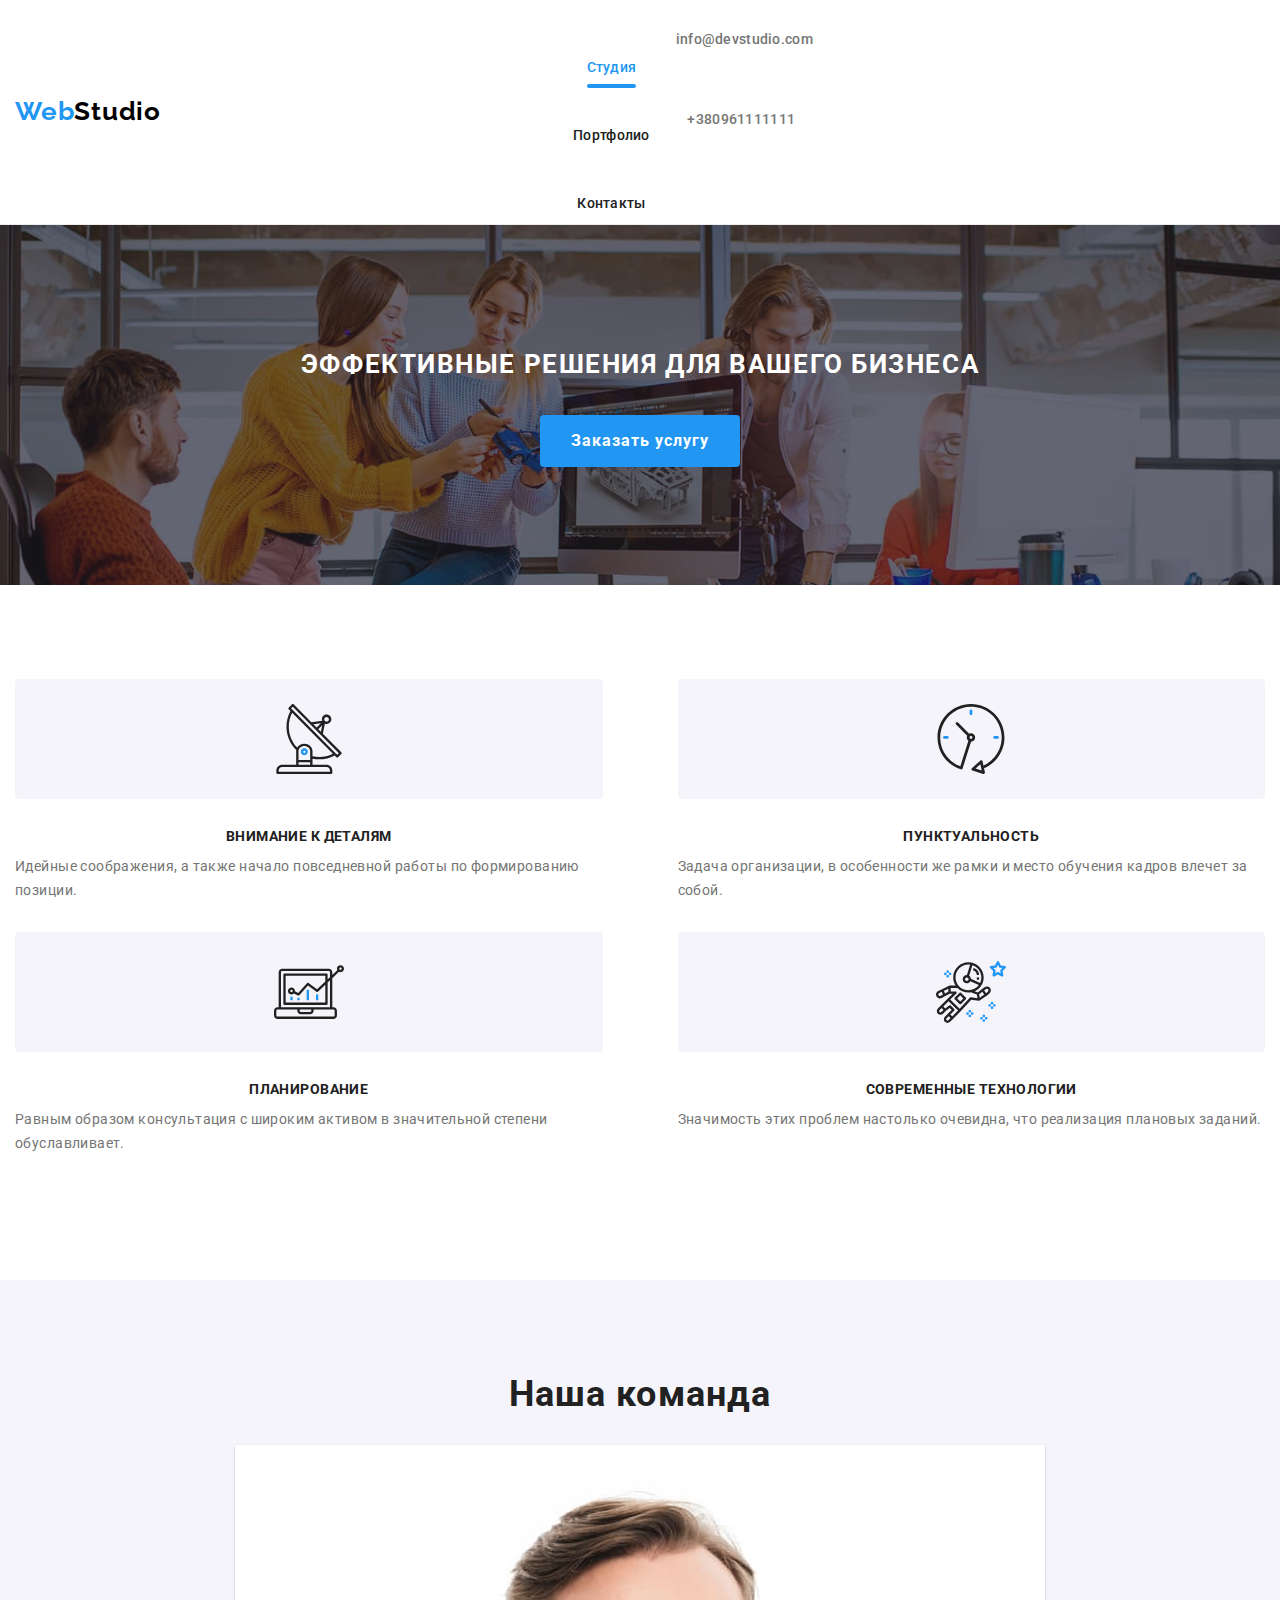
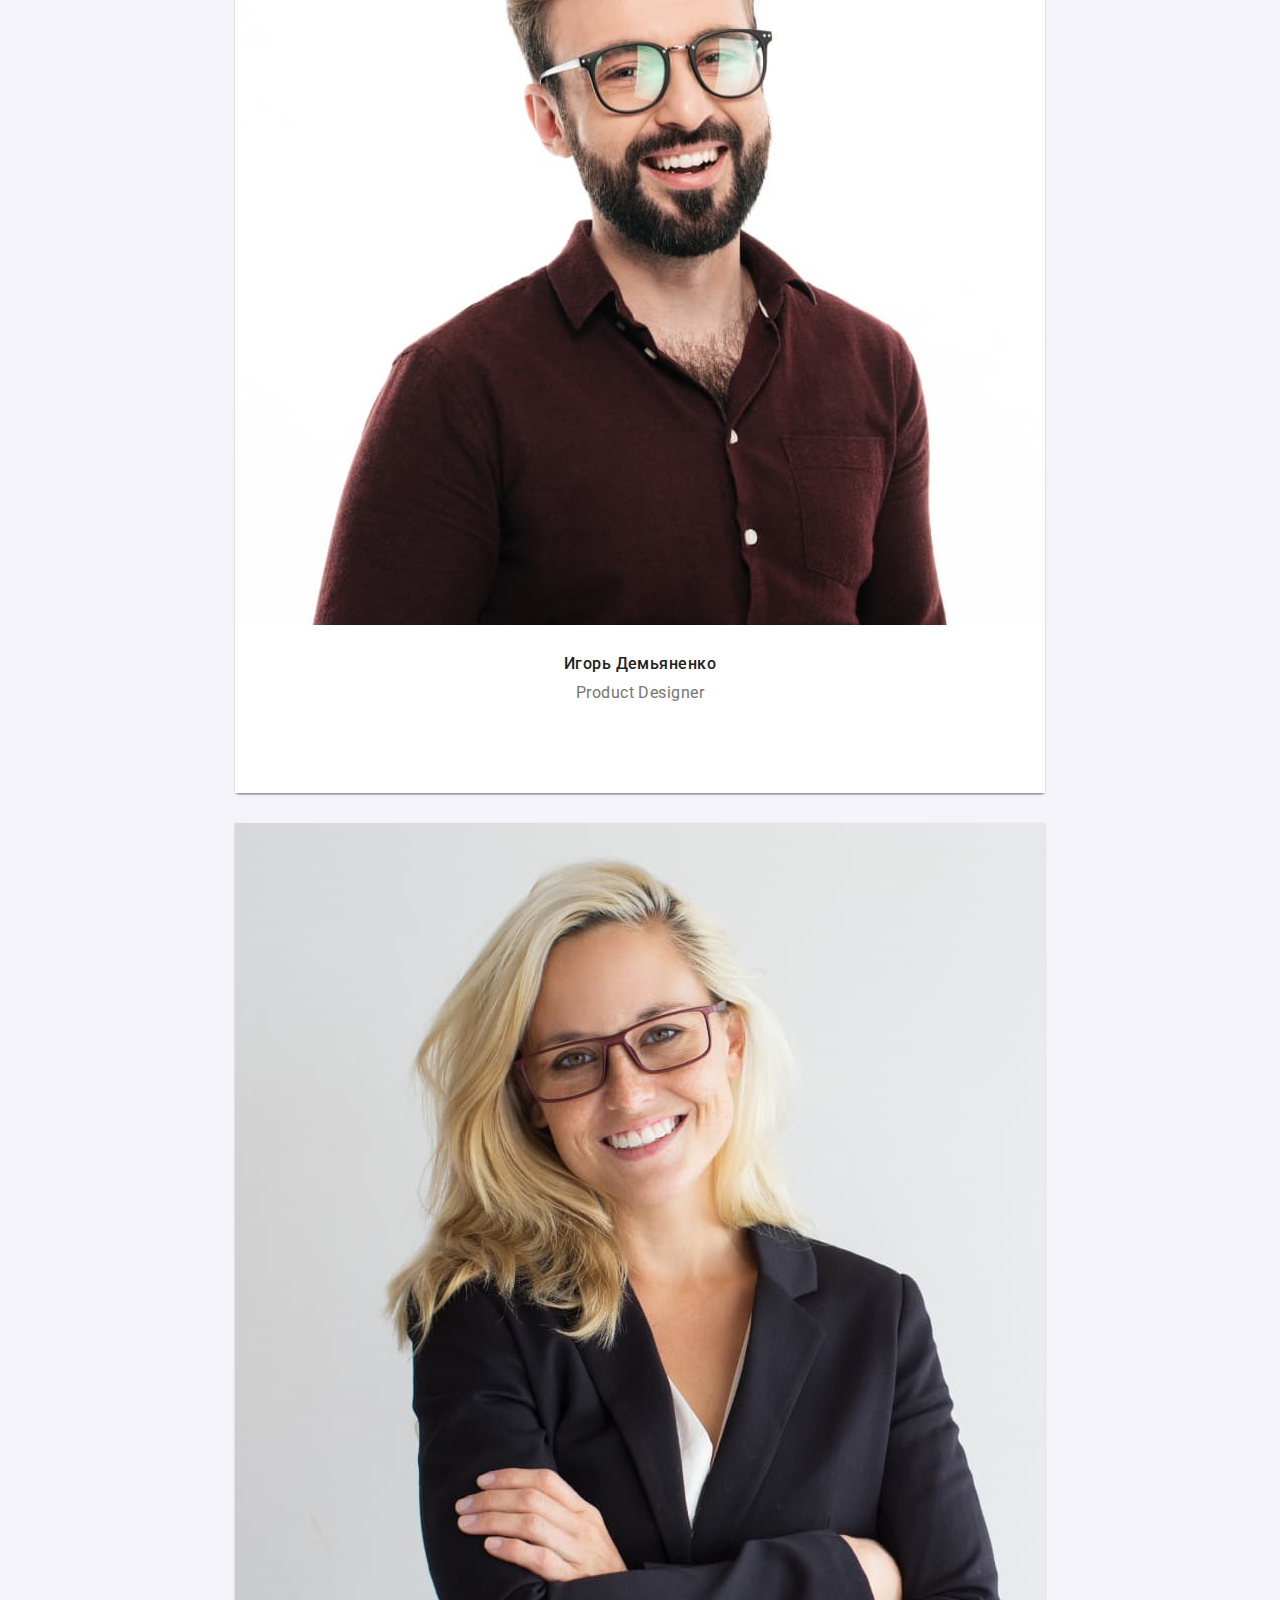
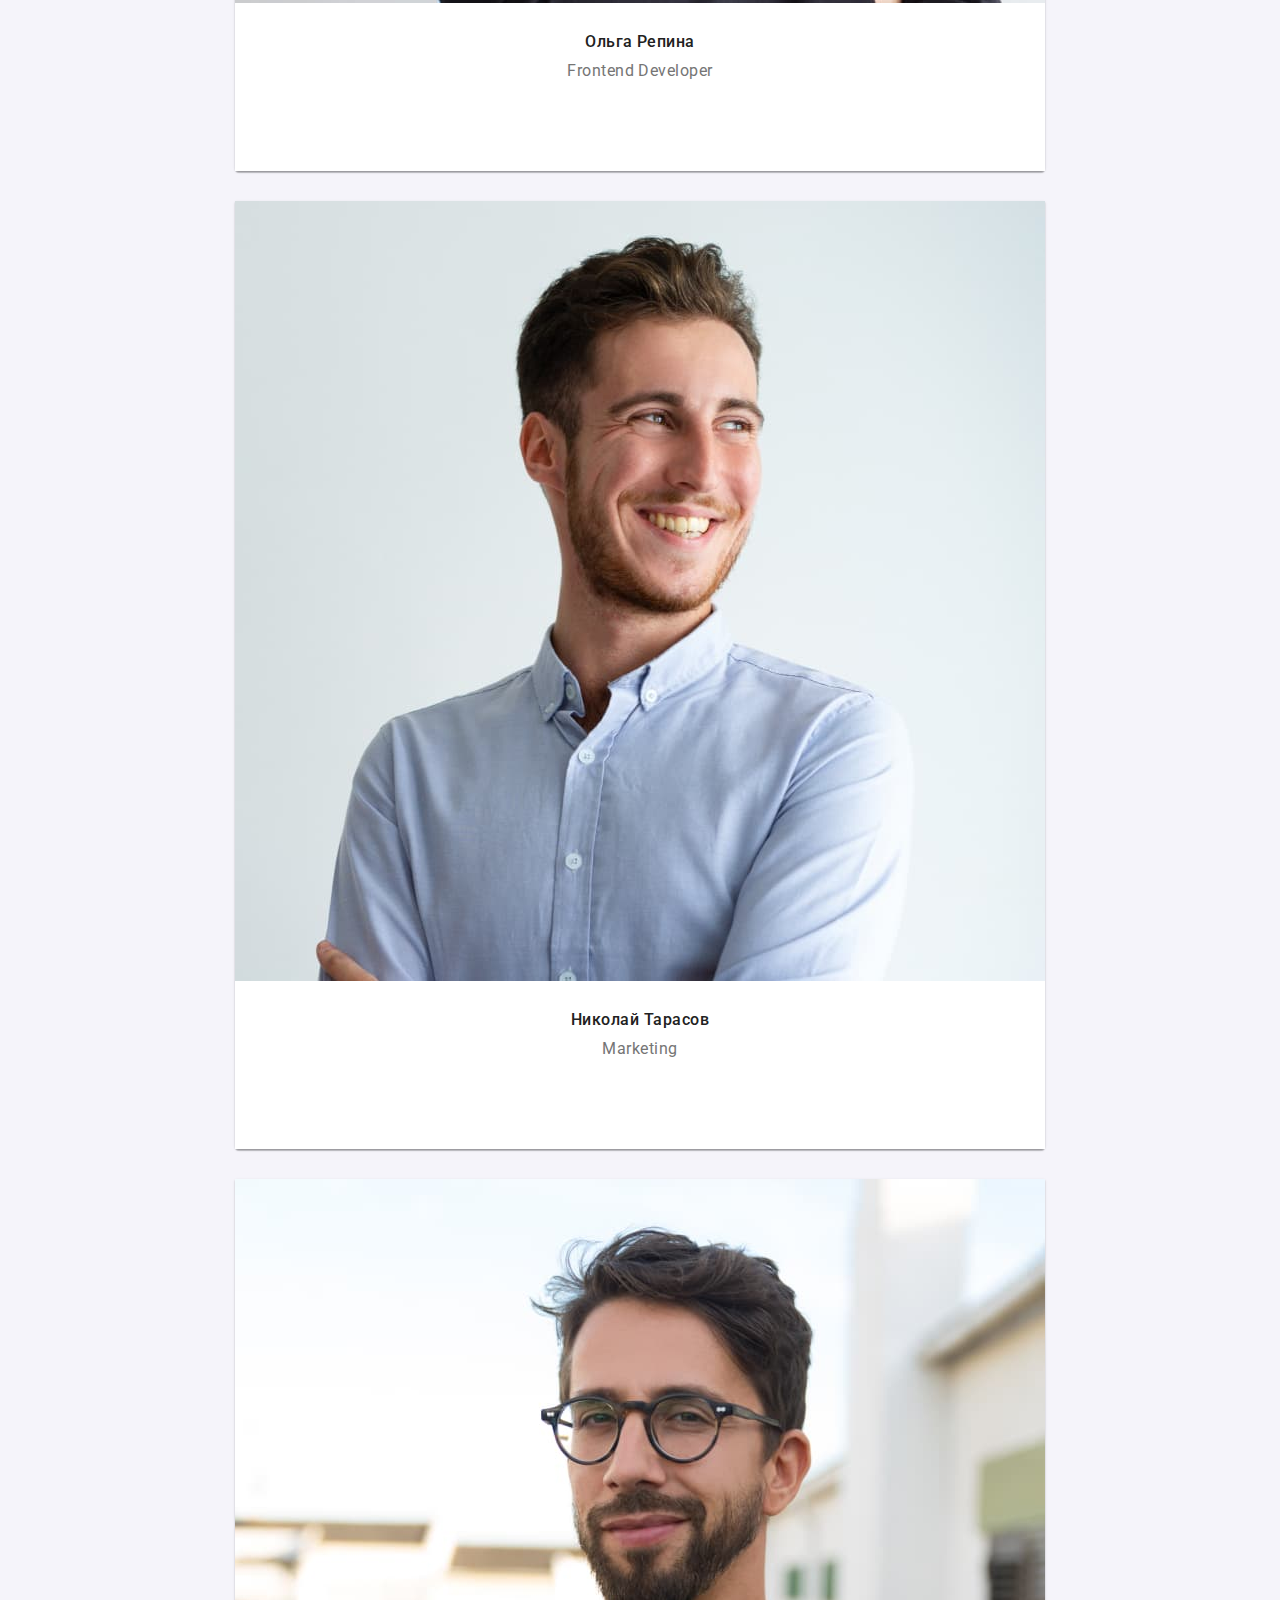
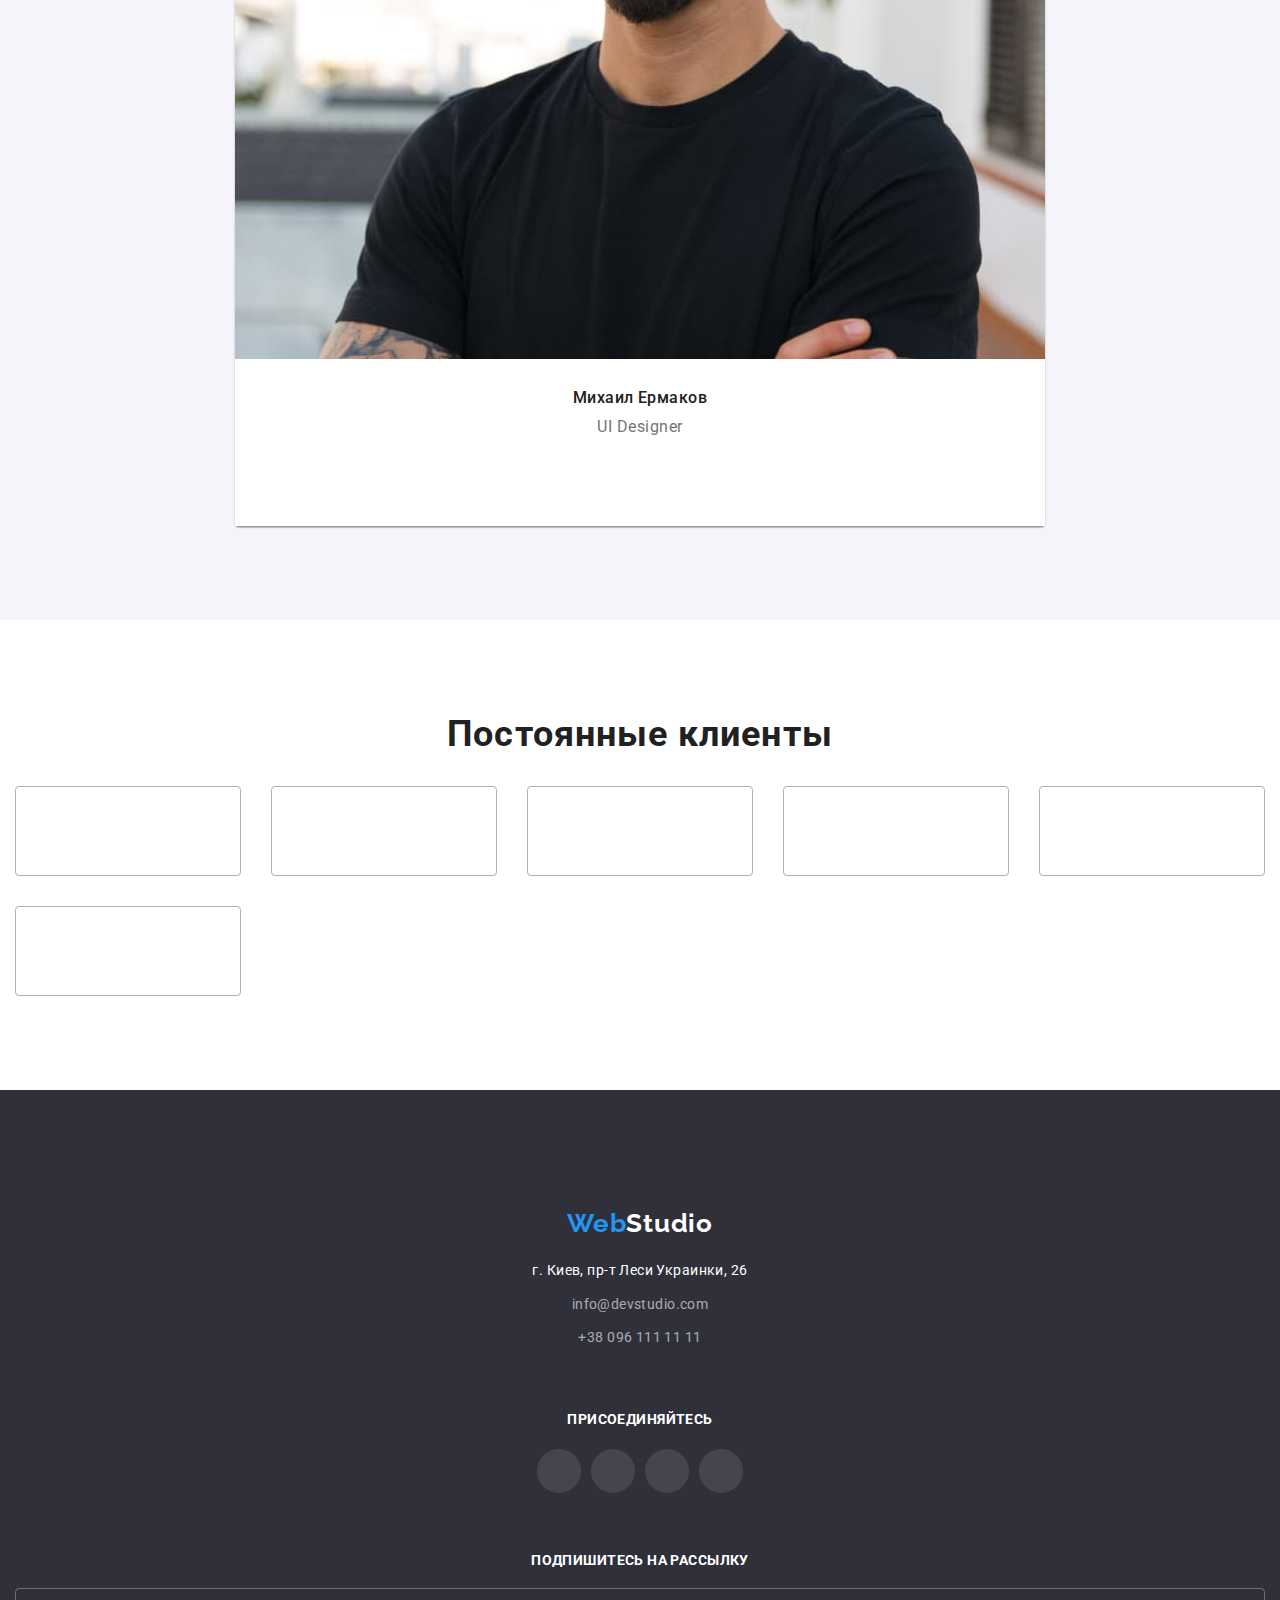
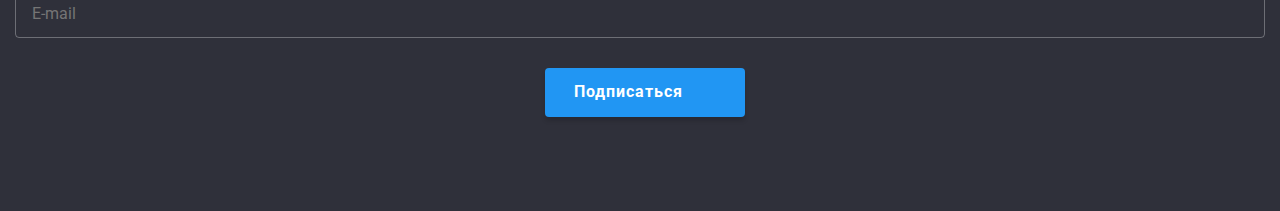
==== index.html @ 6ae927de "Add files via upload" ====
<!DOCTYPE html>
<html lang="ru">
<head>
    <meta charset="UTF-8">
    <meta name="viewport" content="width=device-width, initial-scale=1.0">
    <title>WebStudio</title>
    <!-- Добавляем шрифты -->
    <link href="https://fonts.googleapis.com/css2?family=Raleway:wght@700&family=Roboto:wght@400;500;700;900&display=swap" rel="stylesheet"/>
    <!-- Подключаем NORMALIZE.CSS -->
    <link href="https://cdnjs.cloudflare.com/ajax/libs/modern-normalize/1.0.0/modern-normalize.min.css" rel="stylesheet"/>
    <!-- Подключаем свой css -->
    <link href="./css/main.min.css" rel="stylesheet"/>
</head>
<body>
    <!-- Шапка Сайта -->
     <header class="header">
        <div class="container">
            <!-- Главный блок навигации -->
            <nav class="site-nav">
                <a href="./index.html" class="logo" lang="en">
                    <span>Web</span>Studio
                </a>
                <div class="menu-container" data-menu>
                    <ul class="site-nav-list">
                        <li class="site-nav-item">
                            <a href="./index.html" class="site-nav-link current">Студия</a>
                        </li>
                        <li class="site-nav-item">
                            <a href="./portfolio.html" class="site-nav-link">Портфолио</a>
                        </li>
                        <li class="site-nav-item">
                            <a href="" class="site-nav-link">Контакты</a>
                        </li>
                    </ul>
                    
                    <ul class="contacts-list">
                        <li class="contacts-list-item">
                            <a href="mailto:info@devstudio.com" class="contacts-list-link">
                                <svg class="envelope" width=16 height=12>
                                    <use href="./images/svg/sprite.svg#icon-envelope">
        
                                    </use>
                                </svg>
                                info@devstudio.com</a>
                        </li>
                        <li class="contacts-list-item">
                            <a href="tel:+380961111111" class="contacts-list-link">
                                <svg class="mobile" width=10 height=16>
                                    <use href="./images/svg/sprite.svg#icon-mobile">
        
                                    </use>
                                </svg>
                                +380961111111</a>
                        </li>
                    </ul>
                </div>
                <button type="button" 
                        class="menu-btn is-open"
                        data-menu-button
                        aria-expanded="false">
                    <svg width=40 height=40 aria-label="Переключатель мобильного меню">
                        <use class="icon-menu" href="./images/svg/sprite.svg#icon-burger-menu">

                        </use>
                        <use class="icon-cross" href="./images/svg/sprite.svg#icon-close">

                        </use>
                    </svg>
                </button>
            </nav>
            <!-- Контакты -->
            
        </div>
     </header>
     <!-- Основной контент -->
     <main>
         <!-- Блок Герой -->
         <section class="hero">
            <div class="hero-container container">
                <h1 class="hero__title">Эффективные решения для вашего бизнеса</h1>
                <button type="button" class="order-button" data-modal-open>Заказать услугу</button>
            </div>
         </section>
         <!-- Особенности -->
         <section class="features">
            <div class="container">
                <!-- Заголовок в будущем скроем -->
                <h2 class="visually-hidden">Особенности</h2>
                <ul class="features__list">
                    <li class="features__list-item attentiveness">
                        <p class="features__list-head">Внимание к деталям</p>
                        <p class="features__list-text">
                            Идейные соображения, а также начало повседневной работы по формированию позиции.
                        </p>
                    </li>
                    <li class="features__list-item punctuality">
                        <p class="features__list-head">Пунктуальность</p>
                        <p class="features__list-text">
                            Задача организации, в особенности же рамки и место обучения кадров влечет за собой.
                        </p>
                    </li>
                    <li class="features__list-item planning">
                        <p class="features__list-head">Планирование</p>
                        <p class="features__list-text">
                            Равным образом консультация с широким активом в значительной степени обуславливает.
                        </p>
                    </li>
                    <li class="features__list-item innovation">
                        <p class="features__list-head">Современные технологии</p>
                        <p class="features__list-text">
                            Значимость этих проблем настолько очевидна, что реализация плановых заданий.
                        </p>
                    </li>
                </ul>
            </div>
         </section>
         <!-- Чем мы занимаемся -->
        <section class="occupation">
            <div class="container">
                <h2 class="occupation-head">Чем мы занимаемся</h2>
                <ul class="occupation-list">
                    <li class="occupation-list-item">
                        <img src="./images/what-we-do/img1.jpg" alt="набор проекта" width="370" height="294">
                        <h3>Десктопные приложения</h3>
                    </li>
                    <li class="occupation-list-item">
                        <img src="./images/what-we-do/img2.jpg" alt="разработка мобильного приложения" width="370" height="294">
                        <h3>Мобильные приложения</h3>
                    </li>
                    <li class="occupation-list-item">
                        <img src="./images/what-we-do/img3.jpg" alt="адаптирование под планшет" width="370" height="294">
                        <h3>Дизайнерские решения</h3>
                    </li>
                </ul>
            </div>
        </section>
        <!-- Наша команда -->
        <section class="team">
            <div class="container">
                <h2 class="team__title section__title">Наша команда</h2>
                <ul class="team__list">
                    <li class="team__list-item">
                        <img src="./images/team/product-designer.jpg" alt="Дизайнер продукта Игорь Демьяненко">
                        <h3 class="team-head">Игорь Демьяненко</h3>
                        <p class="team-text" lang="en">Product Designer</p>
                        <ul class="social-list">
                            <li class="social-list-item">
                                <a class="social-link" href="https://www.instagram.com/" aria-label="ссылка на Instagram">
                                <svg class="social-svg">
                                    <use href="./images/svg/sprite.svg#icon-instagram"></use>
                                </svg>
                                </a>
                            </li>
                            <li class="social-list-item">
                                <a class="social-link" href="https://twitter.com/?lang=ru" aria-label="ссылка на Twitter">
                                <svg class="social-svg">
                                    <use href="./images/svg/sprite.svg#icon-twitter"></use>
                                </svg>
                                </a>
                            </li>
                            <li class="social-list-item">
                                <a class="social-link" href="https://www.facebook.com/" aria-label="ссылка на Facebook">
                                <svg class="social-svg">
                                    <use href="./images/svg/sprite.svg#icon-facebook"></use>
                                </svg>
                                </a>
                            </li>
                            <li class="social-list-item">
                                <a class="social-link" href="https://www.linkedin.com/" aria-label="ссылка на Linkedin">
                                <svg class="social-svg">
                                    <use href="./images/svg/sprite.svg#icon-linkedin"></use>
                                </svg>
                                </a>
                            </li>
                        </ul>
                     </li>
                    <li class="team__list-item">
                        <img src="./images/team/frontend-developer.jpg" alt="Разработчик Ольга Репина">
                        <h3 class="team-head">Ольга Репина</h3>
                        <p class="team-text" lang="en">Frontend Developer</p>
                        <ul class="social-list">
                            <li class="social-list-item">
                                <a class="social-link" href="https://www.instagram.com/" aria-label="ссылка на Instagram">
                                <svg class="social-svg">
                                    <use href="./images/svg/sprite.svg#icon-instagram"></use>
                                </svg>
                                </a>
                            </li>
                            <li class="social-list-item">
                                <a class="social-link" href="https://twitter.com/?lang=ru" aria-label="ссылка на Twitter">
                                <svg class="social-svg">
                                    <use href="./images/svg/sprite.svg#icon-twitter"></use>
                                </svg>
                                </a>
                            </li>
                            <li class="social-list-item">
                                <a class="social-link" href="https://www.facebook.com/" aria-label="ссылка на Facebook">
                                <svg class="social-svg">
                                    <use href="./images/svg/sprite.svg#icon-facebook"></use>
                                </svg>
                                </a>
                            </li>
                            <li class="social-list-item">
                                <a class="social-link" href="https://www.linkedin.com/" aria-label="ссылка на Linkedin">
                                <svg class="social-svg">
                                    <use href="./images/svg/sprite.svg#icon-linkedin"></use>
                                </svg>
                                </a>
                            </li>
                        </ul>
                    </li>
                    <li class="team__list-item">
                        <img src="./images/team/marketing.jpg" alt="Работник маркетингого отдела Николай Тарасов">
                        <h3 class="team-head">Николай Тарасов</h3>
                        <p class="team-text" lang="en">Marketing</p>
                        <ul class="social-list">
                            <li class="social-list-item">
                                <a class="social-link" href="https://www.instagram.com/" aria-label="ссылка на Instagram">
                                <svg class="social-svg">
                                    <use href="./images/svg/sprite.svg#icon-instagram"></use>
                                </svg>
                                </a>
                            </li>
                            <li class="social-list-item">
                                <a class="social-link" href="https://twitter.com/?lang=ru" aria-label="ссылка на Twitter">
                                <svg class="social-svg">
                                    <use href="./images/svg/sprite.svg#icon-twitter"></use>
                                </svg>
                                </a>
                            </li>
                            <li class="social-list-item">
                                <a class="social-link" href="https://www.facebook.com/" aria-label="ссылка на Facebook">
                                <svg class="social-svg">
                                    <use href="./images/svg/sprite.svg#icon-facebook"></use>
                                </svg>
                                </a>
                            </li>
                            <li class="social-list-item">
                                <a class="social-link" href="https://www.linkedin.com/" aria-label="ссылка на Linkedin">
                                <svg class="social-svg">
                                    <use href="./images/svg/sprite.svg#icon-linkedin"></use>
                                </svg>
                                </a>
                            </li>
                        </ul>
                    </li>
                    <li class="team__list-item">
                        <img src="./images/team/ui-designer.jpg" alt="Разработчик интерфейса Михаил Ермаков">
                        <h3 class="team-head">Михаил Ермаков</h3>
                        <p class="team-text" lang="en">UI Designer</p>
                        <ul class="social-list">
                            <li class="social-list-item">
                                <a class="social-link" href="https://www.instagram.com/" aria-label="ссылка на Instagram">
                                <svg class="social-svg">
                                    <use href="./images/svg/sprite.svg#icon-instagram"></use>
                                </svg>
                                </a>
                            </li>
                            <li class="social-list-item">
                                <a class="social-link" href="https://twitter.com/?lang=ru" aria-label="ссылка на Twitter">
                                <svg class="social-svg">
                                    <use href="./images/svg/sprite.svg#icon-twitter"></use>
                                </svg>
                                </a>
                            </li>
                            <li class="social-list-item">
                                <a class="social-link" href="https://www.facebook.com/" aria-label="ссылка на Facebook">
                                <svg class="social-svg">
                                    <use href="./images/svg/sprite.svg#icon-facebook"></use>
                                </svg>
                                </a>
                            </li>
                            <li class="social-list-item">
                                <a class="social-link" href="https://www.linkedin.com/" aria-label="ссылка на Linkedin">
                                <svg class="social-svg">
                                    <use href="./images/svg/sprite.svg#icon-linkedin"></use>
                                </svg>
                                </a>
                            </li>
                        </ul>
                    </li>
                </ul>
            </div>
        </section>
        <!-- Постоянные клиенты -->
        <section class="clients">
            <div class="container">
                <h2 class="clients-head section__title">Постоянные клиенты</h2>
                <ul class="clients-list">
                    <li class="clients-list-item">
                        <a href="" class="clients-link" aria-label="ссылка на клиента">
                            <svg class="client-svg" width="44" height="49">
                                <use href="./images/svg/sprite.svg#icon-logo1"></use>
                            </svg>
                        </a>
                    </li>
                    <li class="clients-list-item">
                        <a href="" class="clients-link" aria-label="ссылка на клиента">
                            <svg class="client-svg" width="40" height="52">
                                <use href="./images/svg/sprite.svg#icon-logo2"></use>
                            </svg>
                        </a>
                    </li>
                    <li class="clients-list-item">
                        <a href="" class="clients-link" aria-label="ссылка на клиента">
                            <svg class="client-svg" width="41" height="43">
                                <use href="./images/svg/sprite.svg#icon-logo3"></use>
                            </svg>
                        </a>
                    </li>
                    <li class="clients-list-item">
                        <a href="" class="clients-link" aria-label="ссылка на клиента">
                            <svg class="client-svg" width="82" height="42">
                                <use href="./images/svg/sprite.svg#icon-logo4"></use>
                            </svg>
                        </a>
                    </li>
                    <li class="clients-list-item">
                        <a href="" class="clients-link" aria-label="ссылка на клиента">
                            <svg class="client-svg" width="59" height="47">
                                <use href="./images/svg/sprite.svg#icon-logo5"></use>
                            </svg>
                        </a>
                    </li>
                    <li class="clients-list-item">
                        <a href="" class="clients-link" aria-label="ссылка на клиента">
                            <svg class="client-svg" width="88" height="45">
                                <use href="./images/svg/sprite.svg#icon-logo6"></use>
                            </svg>
                        </a>
                    </li>
                </ul>
            </div>
        </section>
     </main>
     <!-- Подвал -->
     <footer class="footer">
        <div class="container">
            <div class="address-container">
                <a href="./index.html" class="logo" lang="en">
                    <span>Web</span>Studio
                </a>
                <address class="address">
                    <ul class="address-list">
                        <li class="address-item">
                            <a href="https://goo.gl/maps/i8ScQQsGPe5ENQTx6" class="map">г. Киев, пр-т Леси Украинки, 26</a>
                        </li>
                        <li class="address-item">
                            <a href="mailto:info@devstudio.com" class="link">info@devstudio.com</a>
                        </li>
                        <li class="address-item">
                            <a href="tel:+380961111111" class="link">+38 096 111 11 11</a>
                        </li>
                    </ul>
                </address>
            </div>
            <div class="social-links-container">
                <b>присоединяйтесь</b>
                <ul class="social-list-footer">
                    <li class="social-list-item-footer">
                        <a class="social-link-footer" href="https://www.instagram.com/" aria-label="ссылка на Instagram">
                        <svg class="social-svg-footer">
                            <use href="./images/svg/sprite.svg#icon-instagram"></use>
                        </svg>
                        </a>
                    </li>
                    <li class="social-list-item-footer">
                        <a class="social-link-footer" href="https://twitter.com/?lang=ru" aria-label="ссылка на Twitter">
                        <svg class="social-svg-footer">
                            <use href="./images/svg/sprite.svg#icon-twitter"></use>
                        </svg>
                        </a>
                    </li>
                    <li class="social-list-item-footer">
                        <a class="social-link-footer" href="https://www.facebook.com/" aria-label="ссылка на Facebook">
                        <svg class="social-svg-footer">
                            <use href="./images/svg/sprite.svg#icon-facebook"></use>
                        </svg>
                        </a>
                    </li>
                    <li class="social-list-item-footer">
                        <a class="social-link-footer" href="https://www.linkedin.com/" aria-label="ссылка на Linkedin">
                        <svg class="social-svg-footer">
                            <use href="./images/svg/sprite.svg#icon-linkedin"></use>
                        </svg>
                        </a>
                    </li>
                </ul>
            </div>
            <div class="signup">
                <b class="signup__title">Подпишитесь на рассылку</b>
                <form action="" class="email-form">
                    <input type="email" name="user-email" placeholder="E-mail" class="email-input">
                    <button type="submit" class="signup-button">
                      Подписаться
                      <svg class="subscribe-button-icon" width="24" height="24">
                        <use href="./images/svg/sprite.svg#icon-paperplane"></use>
                      </svg>
                    </button>
                  </form>
            </div>
        </div>
     </footer>
     <!-- Modal window -->
     <div class="backdrop is-hidden" data-modal>
        <div class="modal">
            <button type="button" class="modal-close-button" data-modal-close>
                <svg class="close-button-svg" width=30 height=30>
                    <use href="./images/svg/sprite.svg#icon-x"></use>
                </svg>
            </button>
            <form action="" class="user-form">
                <p class="modal-form-title">Оставьте свои данные, мы вам перезвоним</p>
      
                <label for="user-name" class="modal-form-input-label">Имя</label>
                <div class="input-block">
                  <input type="text" id="user-name" name="user-name" class="modal-form-input" required="">
                  <svg class="input-svg" width="18" height="18">
                    <use href="./images/svg/sprite.svg#icon-person"></use>
                  </svg>
                </div>
      
                <label for="user-tel" class="modal-form-input-label">Телефон</label>
                <div class="input-block">
                  <input type="tel" id="user-tel" name="user-tel" class="modal-form-input" required="">
                  <svg class="input-svg" width="18" height="18">
                    <use href="./images/svg/sprite.svg#icon-phone2"></use>
                  </svg>
                </div>
      
                <label for="user-email" class="modal-form-input-label">Почта</label>
                <div class="input-block">
                  <input type="email" id="user-email" name="user-email" class="modal-form-input">
                  <svg class="input-svg" width="18" height="18">
                    <use href="./images/svg/sprite.svg#icon-mail2"></use>
                  </svg>
                </div>
      
                <label for="user-message" class="modal-form-input-label">Комментарий</label>
                <textarea name="user-message" id="user-message" placeholder="Введите текст" class="modal-form-message"></textarea>
      
                <input type="checkbox" name="user-policy" id="user-policy" class="modal-form-check is-hidden" required="">
                <label for="user-policy" class="modal-form-check-label">
                  <span>Соглашаюсь с рассылкой и принимаю <a href="#"> Условия договора </a></span>
                </label>
      
                <button type="submit" class="send-button">Отправить</button>
              </form>   
        </div>
    </div>
    <script src="./js/modal.js"></script>
    <script src="./js/menu.js"></script>
</body>
</html>
---- css/main.min.css ----
html{box-sizing:border-box}*,*::before,*::after{margin:0;padding:0;box-sizing:border-box}ul{list-style:none}a{display:block;text-decoration:none}button{cursor:pointer;display:inline-block}img{display:block;max-width:100%;object-fit:cover}address{font-style:normal}body{font-family:"Roboto",sans-serif;background-color:#ffffff}h3{font-style:normal;font-weight:500;font-size:16px;line-height:1.18;text-align:center;letter-spacing:0.03em;color:#212121}.section__title{font-style:normal;font-weight:700;font-size:36px;line-height:1.15;text-align:center;letter-spacing:0.03em;color:#212121;margin-bottom:30px}.visually-hidden{position:absolute !important;clip:rect(1px 1px 1px 1px);clip:rect(1px, 1px, 1px, 1px);padding:0 !important;border:0 !important;height:1px !important;width:1px !important;overflow:hidden}.container{margin:0 auto;width:calc(100% - 30px);display:flex;align-items:center;justify-content:space-between;padding-top:60px;padding-bottom:60px}@media screen and (min-width: 767px){.container{padding-top:94px;padding-bottom:94px}}@media screen and (min-width: 1600px){.container{width:100%;max-width:1170px}}.is-hidden{opacity:0;visibility:hidden;pointer-events:none}.backdrop{position:fixed;top:0;left:0;width:100%;height:100%;background-color:rgba(0,0,0,0.5);z-index:1;transform:scale(1);transition:all 250ms cubic-bezier(0.4, 0, 0.2, 1) 250ms}.backdrop.is-hidden{opacity:0;pointer-events:none;transform:scale(0.75);transition:all 250ms cubic-bezier(0.4, 0, 0.2, 1) 250ms}.backdrop.is-hidden .modal{transform:translate(-50%, -50%) scale(0);transition:transform 500ms cubic-bezier(0.4, 0, 0.2, 1) 0s}.modal{position:absolute;top:50%;left:50%;transform:translate(-50%, -50%);width:530px;height:580px;background-color:white;transition:all 250ms cubic-bezier(0.4, 0, 0.2, 1) 250ms;padding-top:40px;padding-bottom:30px;padding-left:40px;padding-right:40px;box-shadow:0px 1px 3px rgba(0,0,0,0.12),0px 1px 1px rgba(0,0,0,0.14),0px 2px 1px rgba(0,0,0,0.2);border-radius:4px}.modal-close-button{position:absolute;right:8px;top:8px;width:30px;height:30px;display:flex;align-items:center;justify-content:center;background:white;border:1px solid rgba(0,0,0,0.1);border-radius:50%;transition:fill 250ms cubic-bezier(0.4, 0, 0.2, 1)}.close-button-svg{fill:black}.close-button-svg:hover,.close-button-svg:focus{fill:#2196F3}.user-form{display:flex;flex-direction:column}.modal-form-title{font-style:normal;font-weight:bold;font-size:20px;line-height:1.15;text-align:center;letter-spacing:0.03em;color:#212121;margin-bottom:12px}.modal-form-input-label{font-style:normal;font-weight:normal;font-size:12px;line-height:1.16;letter-spacing:0.01em;color:#757575;margin-bottom:5px}.input-block{position:relative;height:40px;margin-bottom:10px}.modal-form-input{width:100%;height:40px;padding-left:42px;margin-bottom:10px;border:1px solid rgba(33,33,33,0.2);border-radius:4px}.modal-form-input:focus{border-color:#2196F3;outline:none}.input-svg{position:absolute;top:50%;left:12px;transform:translateY(-50%);pointer-events:none}.modal-form-input:focus ~ .input-svg{fill:#2196F3}.modal-form-message{width:100%;height:120px;resize:none;padding:12px 16px;margin-bottom:20px;border:1px solid rgba(33,33,33,0.2);border-radius:4px}.modal-form-message:focus{border-color:#2196F3;outline:none;fill:#2196F3}.modal-form-check{border:1px}.modal-form-check-label{display:flex;align-items:center;width:100%;font-size:14px;line-height:1.71;margin-bottom:30px;color:#212121}.modal-form-check-label span{font-family:Roboto, sans-serif;font-style:normal;font-weight:normal;font-size:14px;line-height:1.7;letter-spacing:0.03em;color:#757575}.modal-form-check-label a{display:inline-block;text-decoration:underline;color:#2196F3}.modal-form-check-label::before{display:block;content:"";width:16px;height:15px;margin-right:8px;margin-left:12px;background-image:url(../images/svg/not-checked.svg),url(../images/svg/checked.svg);background-size:contain, 0}.modal-form-check:checked+.modal-form-check-label::before{background-image:url(../images/svg/checked.svg)}.send-button{display:block;width:200px;min-height:50px;margin:0 auto;padding:10px 31px;font-family:inherit;font-weight:700;font-size:16px;line-height:1.88;letter-spacing:0.06em;color:white;background-color:#2196F3;border-radius:4px;border-width:0}.send-button:hover,.send-button:focus{background-color:white;color:#2196F3}.social-list{display:flex;background-color:white;justify-content:center;align-items:center;padding:0px 32px;padding-top:16px;padding-bottom:30px}.social-list-item:not(:last-child){margin-right:10px}.social-list-item .social-link{display:flex;width:44px;height:44px;justify-content:center;align-items:center}.social-svg{width:20px;height:20px;fill:#AFB1B8;transition:fill 250ms cubic-bezier(0.4, 0, 0.2, 1)}.social-link:hover .social-svg,.social-link:focus .social-svg{fill:white}.social-link{border-radius:50%;transition:background-color 1000ms cubic-bezier(0.4, 0, 0.2, 1)}.social-link:hover,.social-link:focus{background-color:#2196F3}header{background-color:#fff}.header{display:flex;align-items:center;border-bottom:1px solid #ECECEC;position:relative}.header .container{padding-top:0;padding-bottom:0}.site-nav{display:flex;align-items:center;width:100%;justify-content:space-between}.menu-btn{display:inline-flex;margin:0;padding:0;border:none;appearance:none;background-color:transparent}.menu-btn .icon-cross{display:none}.menu-btn.is-open .icon-cross{display:block}.menu-btn .icon-menu{display:block}.menu-btn.is-open .icon-menu{display:none}.logo{font-family:"Raleway",sans-serif;font-weight:700;font-size:26px;line-height:1.19;padding-top:24px;padding-bottom:25px;color:#000000;letter-spacing:0.03em}.logo span{color:#2196F3}.logo:focus{border-color:#2196F3}.header-contacts{display:none}@media screen and (min-width: 768px){.header-contacts{display:flex}}.header__mobile-menu{background-image:url("../images/svg/burger-menu.svg");width:40px;height:40px;display:block}.site-nav-item:first-child .site-nav-link{padding-top:60px}.site-nav-list{display:flex;flex-direction:column;align-items:center}.menu-container{display:none}@media screen and (min-width: 768px){.menu-container{display:flex}}.menu-container.is-open{display:flex;background:#FFFFFF;box-shadow:0px 4px 8px rgba(0,0,0,0.04),0px 2px 4px rgba(0,0,0,0.08),0px 1px 3px rgba(0,0,0,0.16);position:absolute;left:0;top:80px;width:100%;min-height:393px;display:flex;flex-direction:column;align-items:center}.site-nav-link{position:relative;display:block;padding-top:40px;padding-bottom:12px;width:max-content;font-weight:500;font-size:14px;line-height:1.14;letter-spacing:0.02em;color:#212121;transition:color 250ms cubic-bezier(0.4, 0, 0.2, 1);font-style:normal}.site-nav-link:hover,.site-nav-link:focus{color:#2196F3}.site-nav-link.current{color:#2196F3}.site-nav-link.current::after{content:"";position:absolute;bottom:0;display:block;width:100%;height:4px;background-color:#2196F3;border-radius:2px}.contacts-list{display:flex;flex-direction:column;align-items:center}.contacts-list-item{text-align:center}.header-contacts li+li{margin-left:50px}.contacts-list-link{display:flex;align-items:center;justify-content:center;font-weight:500;font-size:14px;line-height:1.14;letter-spacing:0.02em;color:#757575;padding-top:32px;padding-bottom:32px;transition:color 250ms cubic-bezier(0.4, 0, 0.2, 1);text-align:center}.contacts-list-link:hover,.contacts-list-link:focus{color:#2196F3;fill:#2196F3}.header .container{display:flex}.envelope{fill:#757575;margin-right:10px;transition:color 250ms cubic-bezier(0.4, 0, 0.2, 1)}.contacts-list-link:hover .envelope,.contacts-list-link:focus .envelope{fill:#2196F3}.mobile{fill:#757575;margin-right:10px;transition:color 250ms cubic-bezier(0.4, 0, 0.2, 1)}.contacts-list-link:hover .mobile,.contacts-list-link:focus .mobile{fill:#2196F3}.hero{background-color:#2F303A;background-image:linear-gradient(rgba(47,48,58,0.4), rgba(47,48,58,0.4)),url(../images/hero__bg_mob.jpg);background-repeat:no-repeat;background-size:cover}@media screen and (min-width: 768px){.hero{background-image:linear-gradient(rgba(47,48,58,0.4), rgba(47,48,58,0.4)),url(../images/hero__bg_desktop.jpg)}}.hero .container{padding-top:118px;padding-bottom:118px;flex-direction:column}.hero .hero__title{letter-spacing:0.06em;text-transform:uppercase;color:#fff;font-size:26px;line-height:42px;text-align:center;width:calc(100% - 90px);margin:0 auto 30px}@media screen and (min-width: 1600px){.hero .hero__title{font-size:44px;line-height:60px}}.order-button{display:block;width:200px;min-height:50px;margin:0 auto;padding:10px 30px;font-family:inherit;font-weight:700;font-size:16px;line-height:1.88;letter-spacing:0.06em;color:#fff;background-color:#2196F3;border-radius:4px;border-width:0;border:1px solid transparent;cursor:pointer;transition:all 250ms cubic-bezier(0.4, 0, 0.2, 1)}.order-button:hover,.order-button:focus{color:#2196F3;background-color:white}.features__list{width:100%}@media screen and (min-width: 768px){.features__list{display:flex;flex-wrap:wrap;justify-content:space-between}}.features__list-item:not(:last-child){margin-bottom:30px}.features__list-item .features__list-head{text-align:center;margin-bottom:10px;font-style:normal;font-weight:700;font-size:14px;line-height:1.14;letter-spacing:0.03em;text-transform:uppercase;color:#212121}.features__list-item .features__list-head::before{display:block;content:"";height:120px;width:100%;background-repeat:no-repeat;background-position:center;margin-bottom:30px;border-radius:4px;background-color:#F5F4FA}.features__list-item.attentiveness .features__list-head::before{background-image:url(../images/svg/antenna.svg)}.features__list-item.punctuality .features__list-head::before{background-image:url(../images/svg/clock.svg)}.features__list-item.planning .features__list-head::before{background-image:url(../images/svg/diagram.svg)}.features__list-item.innovation .features__list-head::before{background-image:url(../images/svg/astronaut.svg)}@media screen and (min-width: 768px){.features__list-item{width:47%}}@media screen and (min-width: 1600px){.features__list-item{width:23%;max-width:270px}}.features__list-text{font-style:normal;font-weight:400;font-size:14px;line-height:1.7;letter-spacing:0.03em;color:#757575}.occupation{background-color:#E5E5E5;display:none}@media screen and (min-width: 1600px){.occupation{display:flex}}.occupation-head{margin-bottom:50px;text-align:center;font-size:36px;line-height:1.17;font-style:normal;font-weight:700;line-height:42px;letter-spacing:0.03em}.occupation-list{display:flex;padding-bottom:94px}.occupation-list-item{position:relative}.occupation-list-item:not(:last-child){margin-right:30px}.occupation-list-item h3{position:absolute;right:0;bottom:0;width:100%;height:70px;padding-top:27px;padding-bottom:27px;font-weight:700;font-size:14px;line-height:1.14;text-align:center;text-transform:uppercase;background-color:rgba(47,48,58,0.8);font-style:normal;letter-spacing:0.03em;color:#fff}.team{background-color:#F5F4FA}.team .container{flex-direction:column}.team__list-item:not(:last-child){margin-bottom:30px}.team__list-item img{min-width:270px;min-height:270px;display:block}.team-text{font-style:normal;font-weight:400;font-size:16px;line-height:1.18;text-align:center;letter-spacing:0.03em;color:#757575;padding-top:10px;background-color:white}.team-head{padding-top:30px;background-color:white}.team__list-item{box-shadow:0px 1px 3px rgba(0,0,0,0.12),0px 1px 1px rgba(0,0,0,0.14),0px 2px 1px rgba(0,0,0,0.2);border-radius:0px 0px 4px 4px}.clients .container{flex-direction:column}.clients h2{font-style:normal;font-weight:700;font-size:36px;line-height:1.15;text-align:center;letter-spacing:0.03em;color:#212121}.clients-list{display:flex;justify-content:space-between;flex-wrap:wrap;width:100%}.clients-list-item{width:46%;height:90px;max-width:210px}@media screen and (min-width: 767px){.clients-list-item{max-width:226px}}@media screen and (min-width: 1600px){.clients-list-item{max-width:170px}}.clients-list-item:not(:nth-last-child(-n+2)){margin-bottom:30px}.clients-link{display:flex;justify-content:center;align-items:center;height:100%;border:1px solid #afb1b8;border-radius:4px;transition:border 250ms cubic-bezier(0.4, 0, 0.2, 1)}.clients-link:hover,.clients-link:focus{border-color:#2196F3}.client-svg{fill:#AFB1B8;transition:fill 250ms cubic-bezier(0.4, 0, 0.2, 1)}.clients-link:hover .client-svg,.clients-link:focus .client-svg{fill:#2196F3}.footer{background-color:#2F303A}.footer .container{flex-direction:column}.address-item:not(:last-child){margin-bottom:10px}.address-container{text-align:center;margin-bottom:60px}.address-container .logo{padding-bottom:20px;color:#fff}.map{font-style:normal;font-weight:400;font-size:14px;line-height:1.7;letter-spacing:0.03em;color:#fff;transition:color 250ms cubic-bezier(0.4, 0, 0.2, 1)}.map:hover,.map:focus{color:#2196F3}.address-item .link:hover,.address-item .link:focus{color:#2196F3}.address-item .link{font-style:normal;font-weight:400;font-size:14px;line-height:1.7;letter-spacing:0.03em;color:rgba(255,255,255,0.6);transition:color 250ms cubic-bezier(0.4, 0, 0.2, 1)}.social-links-container{flex-direction:column;flex-wrap:wrap;margin-right:0;padding:0;max-width:270px;text-align:center;margin-bottom:60px}.social-links-container b{font-style:normal;font-weight:700;font-size:14px;line-height:16px;letter-spacing:0.03em;text-transform:uppercase;color:#fff}.social-list-item-footer{display:flex;width:44px;height:44px;border-radius:50%;background-color:rgba(255,255,255,0.1);justify-content:center;align-items:center;transition:background-color 250ms cubic-bezier(0.4, 0, 0.2, 1)}.social-list-item-footer:not(:last-child){margin-right:10px}.social-list-footer{display:flex;padding-top:20px}.social-svg-footer{width:20px;height:20px;fill:white;transition:fill 250ms cubic-bezier(0.4, 0, 0.2, 1)}.social-link-footer{border-radius:50%;display:flex;width:44px;height:44px;justify-content:center;align-items:center}.social-link-footer:hover,.social-link-footer:focus{background-color:#2196F3}.signup{display:block;width:100%;text-align:center}.email-form{display:flex;flex-direction:column;align-items:center;border-radius:4px;background-color:transparent;color:white}.email-input{width:100%;height:50px;padding-left:16px;border:1px solid rgba(255,255,255,0.3);border-radius:4px;background-color:transparent;color:white;margin-bottom:30px}.signup-button{width:200px;font-style:normal;font-weight:700;font-size:16px;line-height:1.8;display:flex;align-items:center;text-align:center;letter-spacing:0.06em;margin-left:10px;background-color:#2196F3;box-shadow:0px 4px 4px rgba(0,0,0,0.15);border-radius:4px;color:white;fill:white;padding-top:10px;padding-bottom:10px;padding-left:29px;padding-right:29px;border:none}.signup-button:hover,.signup-button:focus{background-color:white;color:#2196F3;fill:#2196F3}.subscribe-button-icon{padding-left:10px}.signup__title{font-style:normal;font-weight:700;font-size:14px;line-height:1.14;letter-spacing:0.03em;text-transform:uppercase;color:#fff;margin-bottom:20px;display:block}.paperplane-svg{margin-left:10px;fill:white}
/*# sourceMappingURL=main.min.css.map */
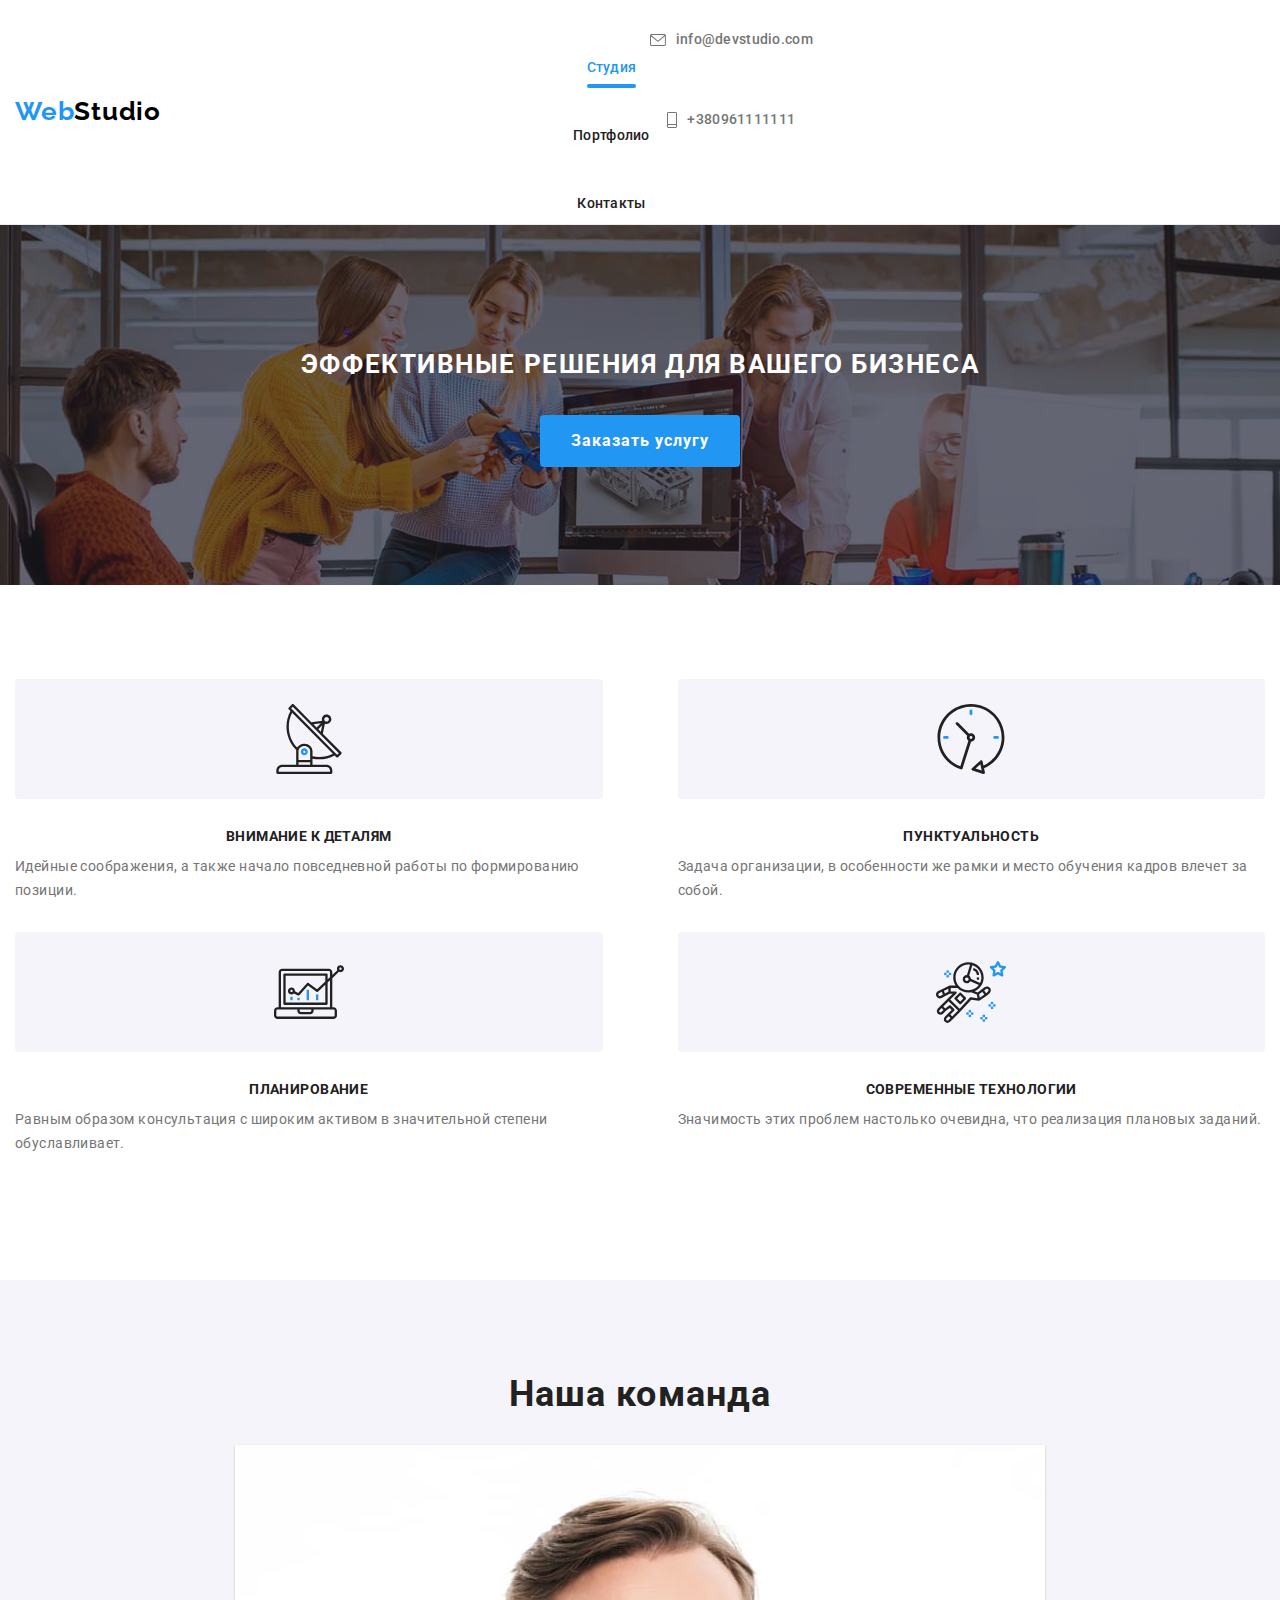
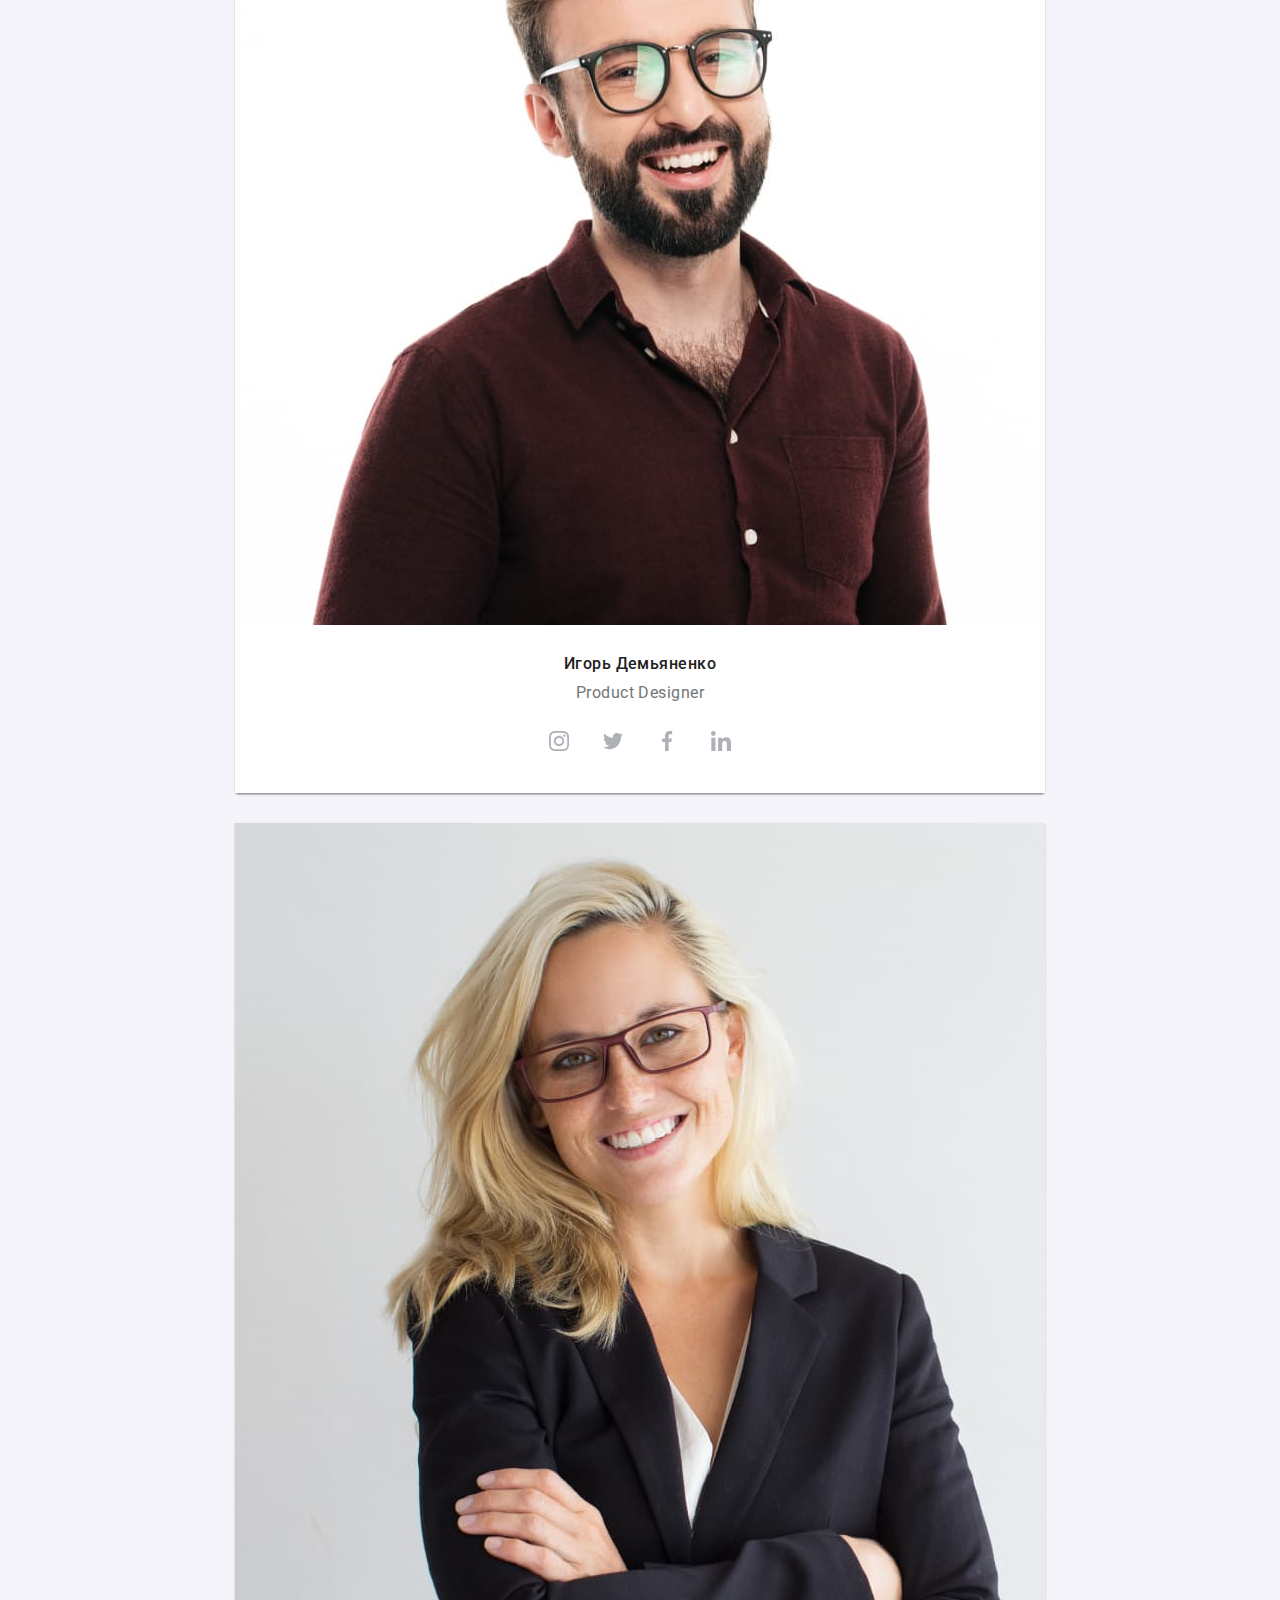
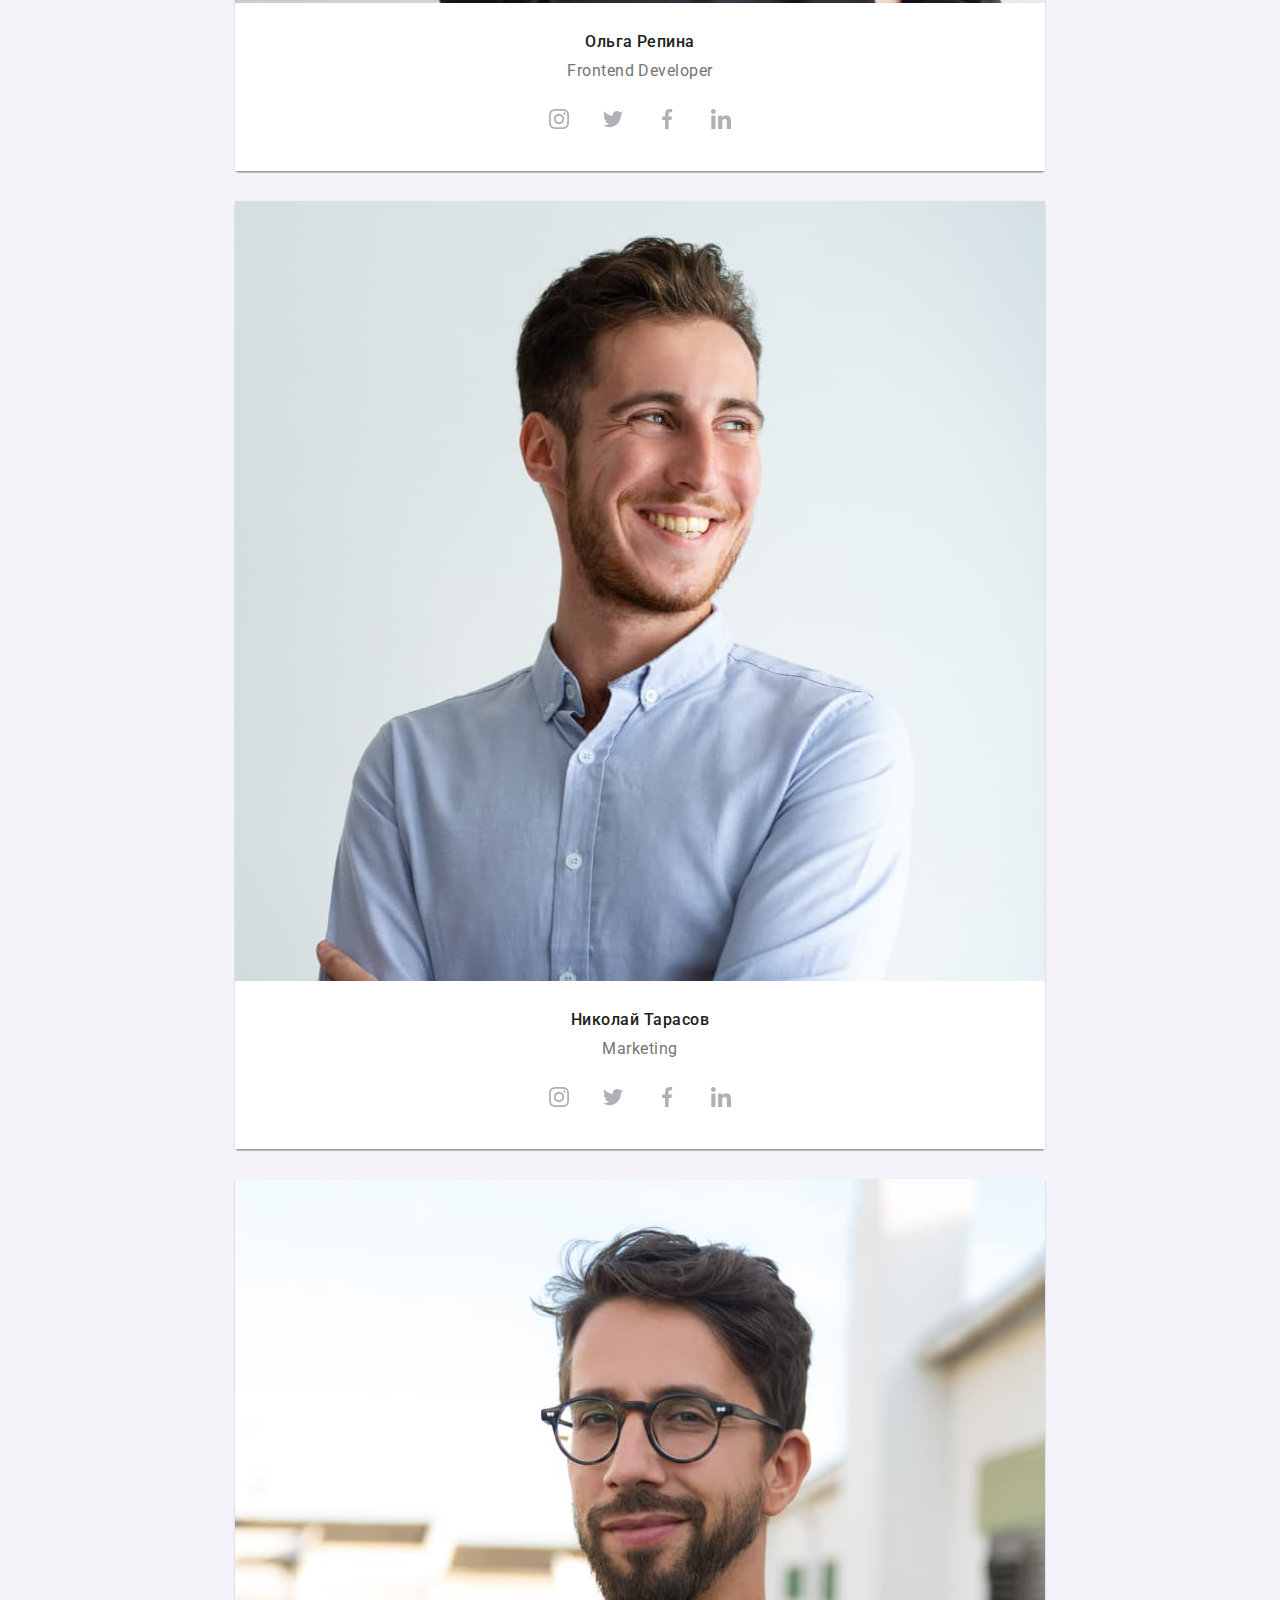
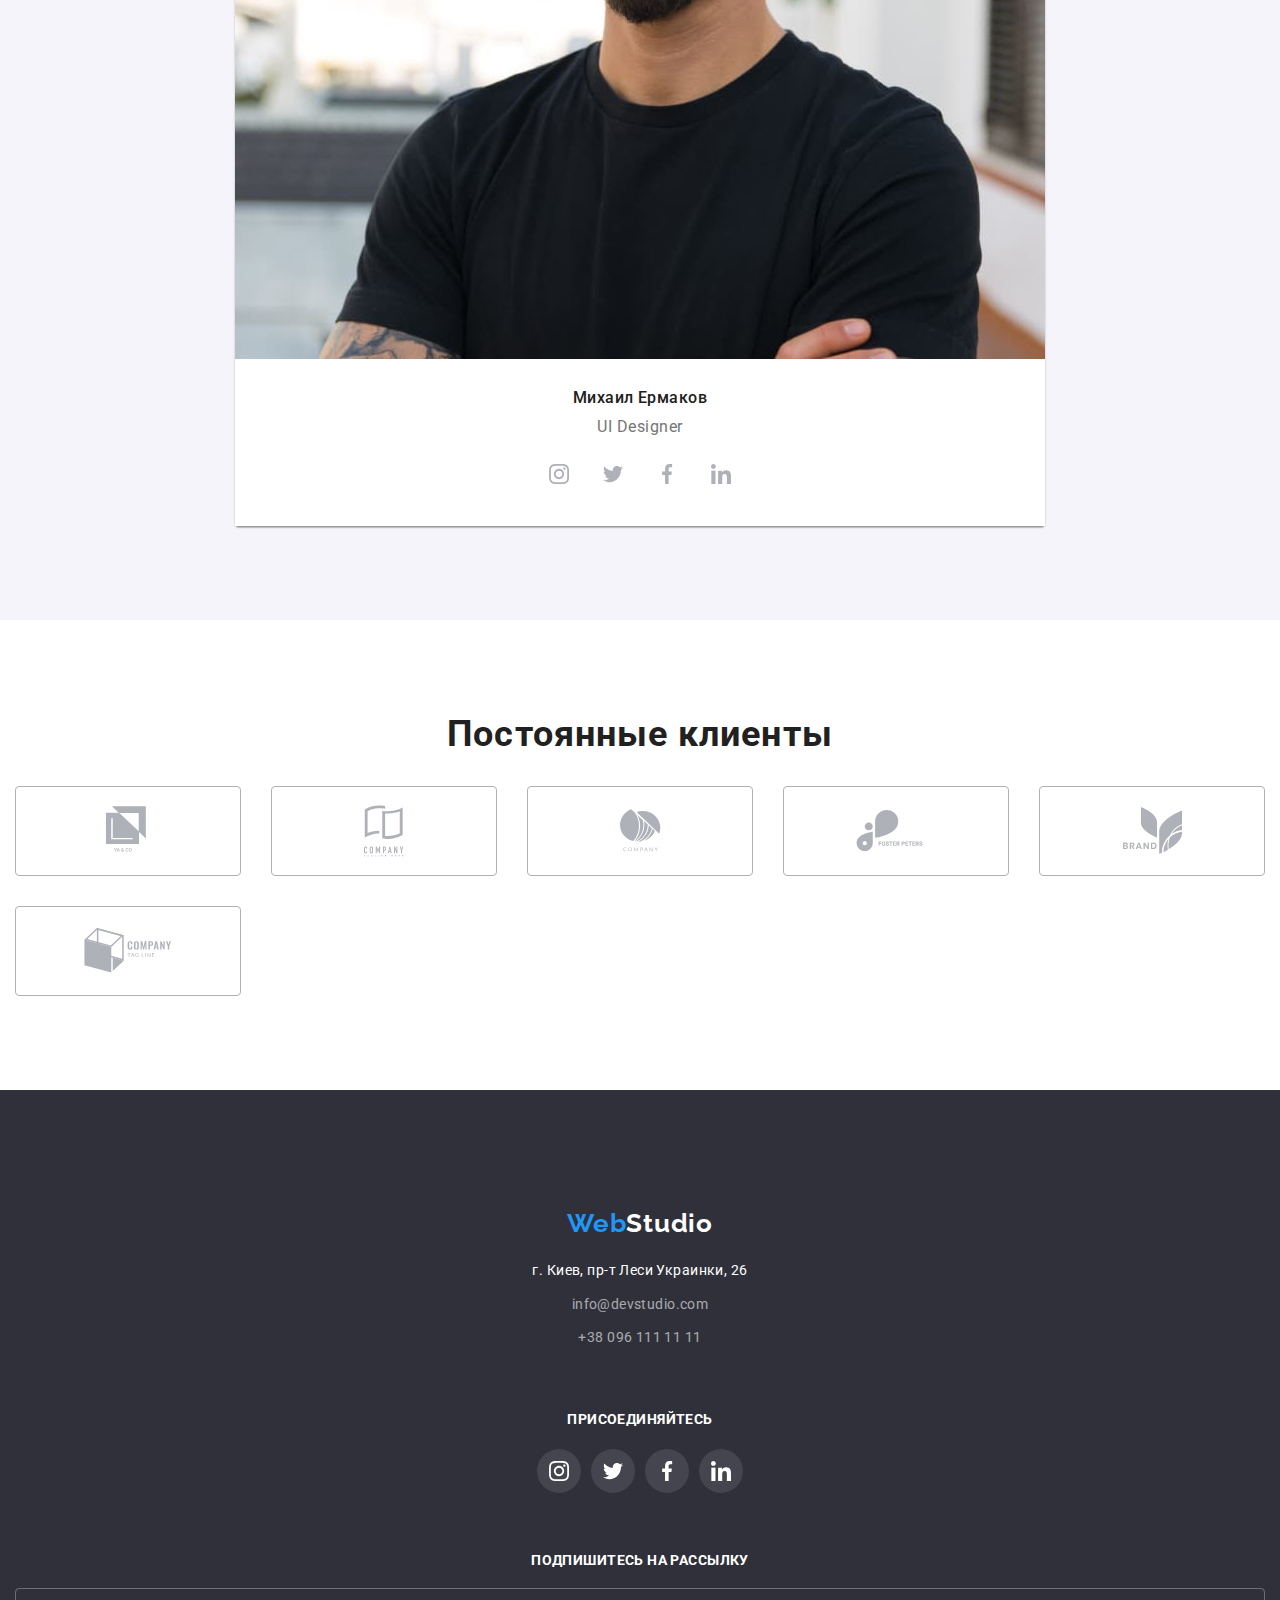
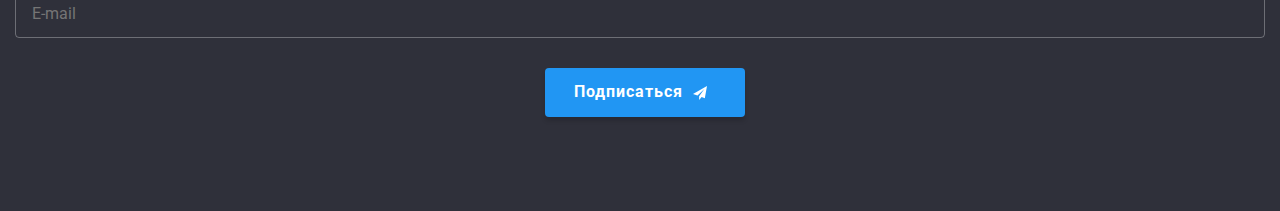
==== commit 3a8110b7: "Update index.html" ====
--- a/index.html
+++ b/index.html
@@ -406,7 +406,7 @@
         <div class="modal">
             <button type="button" class="modal-close-button" data-modal-close>
                 <svg class="close-button-svg" width=30 height=30>
-                    <use href="./images/svg/sprite.svg#icon-x"></use>
+                    <use href="./images/svg/sprite.svg#icon-close-button"></use>
                 </svg>
             </button>
             <form action="" class="user-form">
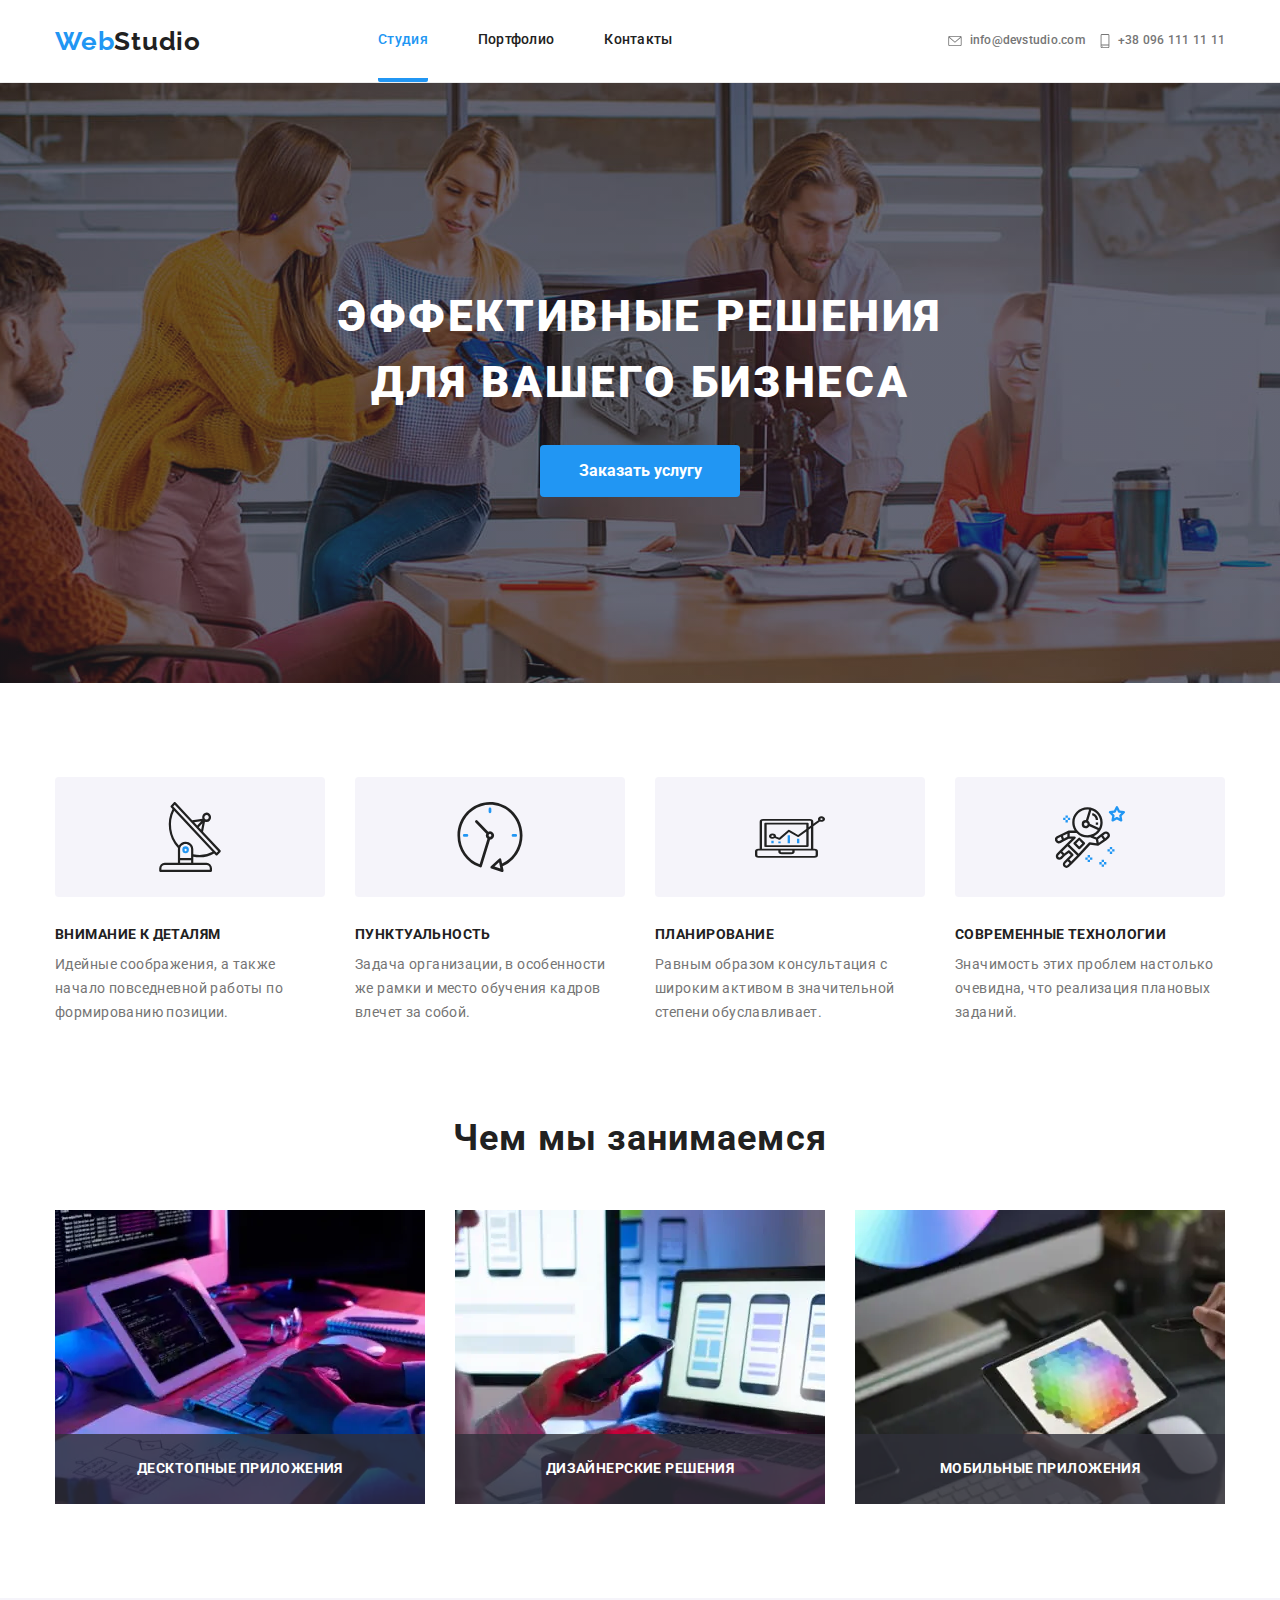
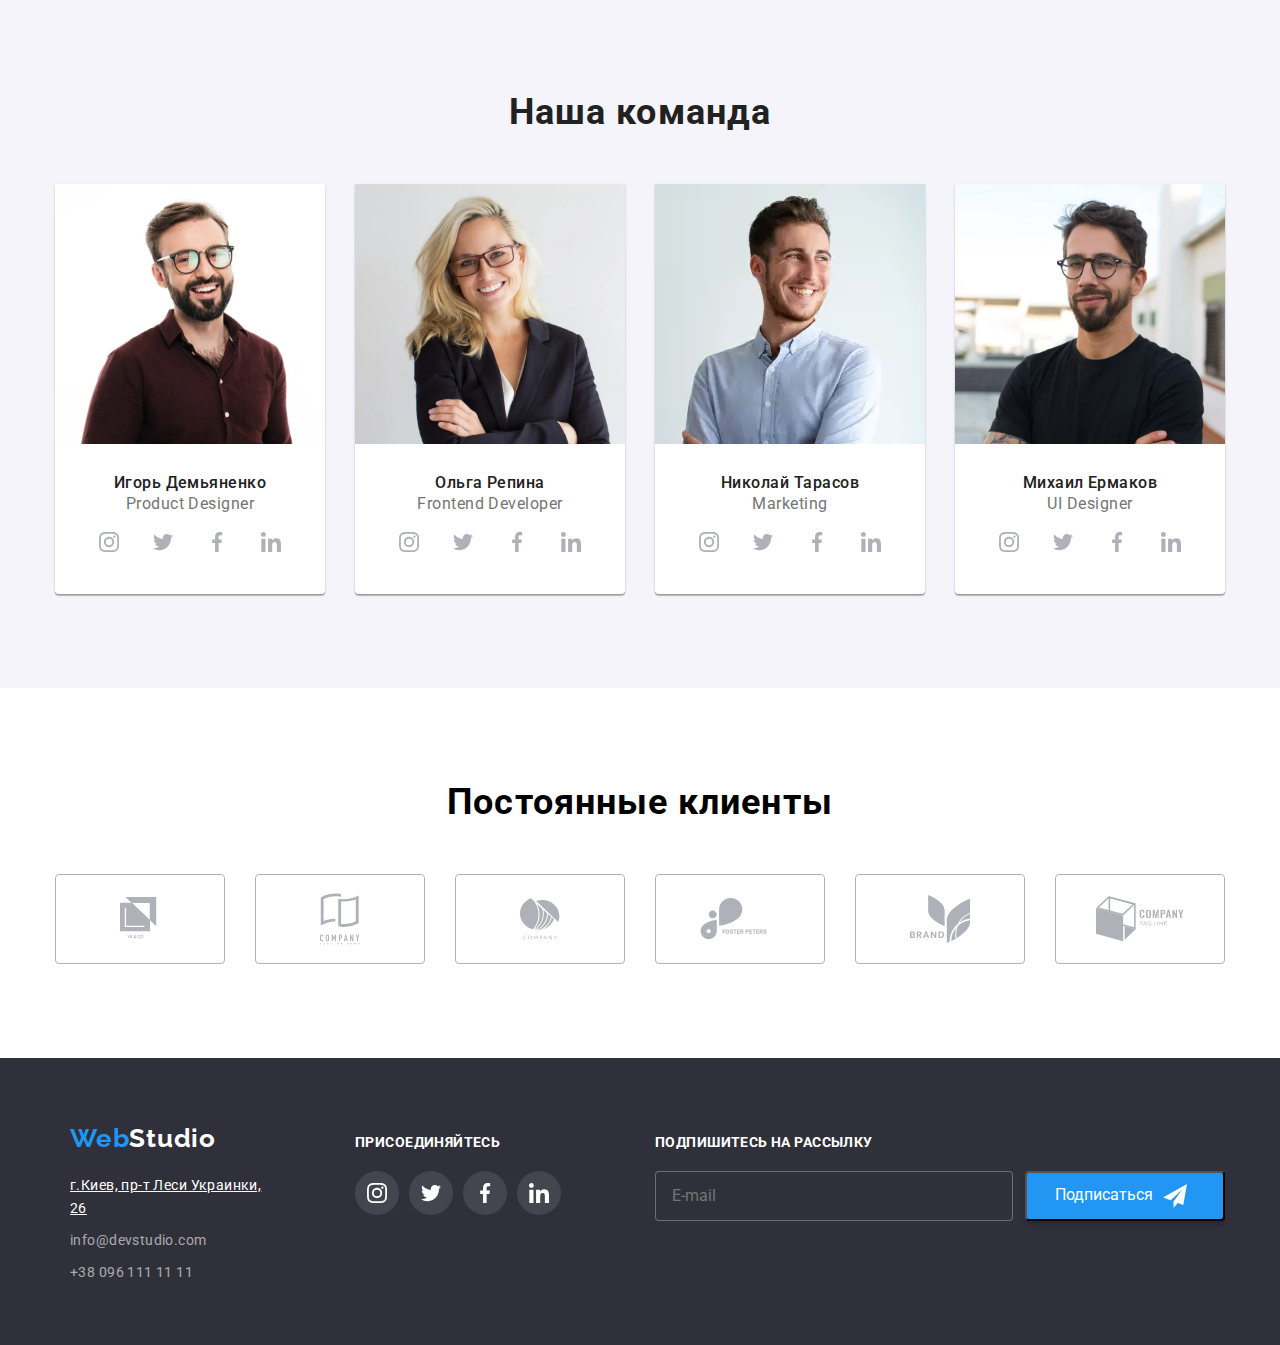
==== commit c69681ef: "final fixes" ====
--- a/index.html
+++ b/index.html
@@ -1,454 +1,634 @@
-<!DOCTYPE html>
-<html lang="ru">
-<head>
-    <meta charset="UTF-8">
-    <meta name="viewport" content="width=device-width, initial-scale=1.0">
-    <title>WebStudio</title>
-    <!-- Добавляем шрифты -->
-    <link href="https://fonts.googleapis.com/css2?family=Raleway:wght@700&family=Roboto:wght@400;500;700;900&display=swap" rel="stylesheet"/>
-    <!-- Подключаем NORMALIZE.CSS -->
-    <link href="https://cdnjs.cloudflare.com/ajax/libs/modern-normalize/1.0.0/modern-normalize.min.css" rel="stylesheet"/>
-    <!-- Подключаем свой css -->
-    <link href="./css/main.min.css" rel="stylesheet"/>
-</head>
-<body>
-    <!-- Шапка Сайта -->
-     <header class="header">
-        <div class="container">
-            <!-- Главный блок навигации -->
-            <nav class="site-nav">
-                <a href="./index.html" class="logo" lang="en">
-                    <span>Web</span>Studio
-                </a>
-                <div class="menu-container" data-menu>
-                    <ul class="site-nav-list">
-                        <li class="site-nav-item">
-                            <a href="./index.html" class="site-nav-link current">Студия</a>
-                        </li>
-                        <li class="site-nav-item">
-                            <a href="./portfolio.html" class="site-nav-link">Портфолио</a>
-                        </li>
-                        <li class="site-nav-item">
-                            <a href="" class="site-nav-link">Контакты</a>
-                        </li>
-                    </ul>
-                    
-                    <ul class="contacts-list">
-                        <li class="contacts-list-item">
-                            <a href="mailto:info@devstudio.com" class="contacts-list-link">
-                                <svg class="envelope" width=16 height=12>
-                                    <use href="./images/svg/sprite.svg#icon-envelope">
-        
-                                    </use>
-                                </svg>
-                                info@devstudio.com</a>
-                        </li>
-                        <li class="contacts-list-item">
-                            <a href="tel:+380961111111" class="contacts-list-link">
-                                <svg class="mobile" width=10 height=16>
-                                    <use href="./images/svg/sprite.svg#icon-mobile">
-        
-                                    </use>
-                                </svg>
-                                +380961111111</a>
-                        </li>
-                    </ul>
-                </div>
-                <button type="button" 
-                        class="menu-btn is-open"
-                        data-menu-button
-                        aria-expanded="false">
-                    <svg width=40 height=40 aria-label="Переключатель мобильного меню">
-                        <use class="icon-menu" href="./images/svg/sprite.svg#icon-burger-menu">
-
-                        </use>
-                        <use class="icon-cross" href="./images/svg/sprite.svg#icon-close">
-
-                        </use>
-                    </svg>
-                </button>
-            </nav>
-            <!-- Контакты -->
-            
-        </div>
-     </header>
-     <!-- Основной контент -->
-     <main>
-         <!-- Блок Герой -->
-         <section class="hero">
-            <div class="hero-container container">
-                <h1 class="hero__title">Эффективные решения для вашего бизнеса</h1>
-                <button type="button" class="order-button" data-modal-open>Заказать услугу</button>
-            </div>
-         </section>
-         <!-- Особенности -->
-         <section class="features">
-            <div class="container">
-                <!-- Заголовок в будущем скроем -->
-                <h2 class="visually-hidden">Особенности</h2>
-                <ul class="features__list">
-                    <li class="features__list-item attentiveness">
-                        <p class="features__list-head">Внимание к деталям</p>
-                        <p class="features__list-text">
-                            Идейные соображения, а также начало повседневной работы по формированию позиции.
-                        </p>
-                    </li>
-                    <li class="features__list-item punctuality">
-                        <p class="features__list-head">Пунктуальность</p>
-                        <p class="features__list-text">
-                            Задача организации, в особенности же рамки и место обучения кадров влечет за собой.
-                        </p>
-                    </li>
-                    <li class="features__list-item planning">
-                        <p class="features__list-head">Планирование</p>
-                        <p class="features__list-text">
-                            Равным образом консультация с широким активом в значительной степени обуславливает.
-                        </p>
-                    </li>
-                    <li class="features__list-item innovation">
-                        <p class="features__list-head">Современные технологии</p>
-                        <p class="features__list-text">
-                            Значимость этих проблем настолько очевидна, что реализация плановых заданий.
-                        </p>
-                    </li>
-                </ul>
-            </div>
-         </section>
-         <!-- Чем мы занимаемся -->
-        <section class="occupation">
-            <div class="container">
-                <h2 class="occupation-head">Чем мы занимаемся</h2>
-                <ul class="occupation-list">
-                    <li class="occupation-list-item">
-                        <img src="./images/what-we-do/img1.jpg" alt="набор проекта" width="370" height="294">
-                        <h3>Десктопные приложения</h3>
-                    </li>
-                    <li class="occupation-list-item">
-                        <img src="./images/what-we-do/img2.jpg" alt="разработка мобильного приложения" width="370" height="294">
-                        <h3>Мобильные приложения</h3>
-                    </li>
-                    <li class="occupation-list-item">
-                        <img src="./images/what-we-do/img3.jpg" alt="адаптирование под планшет" width="370" height="294">
-                        <h3>Дизайнерские решения</h3>
-                    </li>
-                </ul>
-            </div>
-        </section>
-        <!-- Наша команда -->
-        <section class="team">
-            <div class="container">
-                <h2 class="team__title section__title">Наша команда</h2>
-                <ul class="team__list">
-                    <li class="team__list-item">
-                        <img src="./images/team/product-designer.jpg" alt="Дизайнер продукта Игорь Демьяненко">
-                        <h3 class="team-head">Игорь Демьяненко</h3>
-                        <p class="team-text" lang="en">Product Designer</p>
-                        <ul class="social-list">
-                            <li class="social-list-item">
-                                <a class="social-link" href="https://www.instagram.com/" aria-label="ссылка на Instagram">
-                                <svg class="social-svg">
-                                    <use href="./images/svg/sprite.svg#icon-instagram"></use>
-                                </svg>
-                                </a>
-                            </li>
-                            <li class="social-list-item">
-                                <a class="social-link" href="https://twitter.com/?lang=ru" aria-label="ссылка на Twitter">
-                                <svg class="social-svg">
-                                    <use href="./images/svg/sprite.svg#icon-twitter"></use>
-                                </svg>
-                                </a>
-                            </li>
-                            <li class="social-list-item">
-                                <a class="social-link" href="https://www.facebook.com/" aria-label="ссылка на Facebook">
-                                <svg class="social-svg">
-                                    <use href="./images/svg/sprite.svg#icon-facebook"></use>
-                                </svg>
-                                </a>
-                            </li>
-                            <li class="social-list-item">
-                                <a class="social-link" href="https://www.linkedin.com/" aria-label="ссылка на Linkedin">
-                                <svg class="social-svg">
-                                    <use href="./images/svg/sprite.svg#icon-linkedin"></use>
-                                </svg>
-                                </a>
-                            </li>
-                        </ul>
-                     </li>
-                    <li class="team__list-item">
-                        <img src="./images/team/frontend-developer.jpg" alt="Разработчик Ольга Репина">
-                        <h3 class="team-head">Ольга Репина</h3>
-                        <p class="team-text" lang="en">Frontend Developer</p>
-                        <ul class="social-list">
-                            <li class="social-list-item">
-                                <a class="social-link" href="https://www.instagram.com/" aria-label="ссылка на Instagram">
-                                <svg class="social-svg">
-                                    <use href="./images/svg/sprite.svg#icon-instagram"></use>
-                                </svg>
-                                </a>
-                            </li>
-                            <li class="social-list-item">
-                                <a class="social-link" href="https://twitter.com/?lang=ru" aria-label="ссылка на Twitter">
-                                <svg class="social-svg">
-                                    <use href="./images/svg/sprite.svg#icon-twitter"></use>
-                                </svg>
-                                </a>
-                            </li>
-                            <li class="social-list-item">
-                                <a class="social-link" href="https://www.facebook.com/" aria-label="ссылка на Facebook">
-                                <svg class="social-svg">
-                                    <use href="./images/svg/sprite.svg#icon-facebook"></use>
-                                </svg>
-                                </a>
-                            </li>
-                            <li class="social-list-item">
-                                <a class="social-link" href="https://www.linkedin.com/" aria-label="ссылка на Linkedin">
-                                <svg class="social-svg">
-                                    <use href="./images/svg/sprite.svg#icon-linkedin"></use>
-                                </svg>
-                                </a>
-                            </li>
-                        </ul>
-                    </li>
-                    <li class="team__list-item">
-                        <img src="./images/team/marketing.jpg" alt="Работник маркетингого отдела Николай Тарасов">
-                        <h3 class="team-head">Николай Тарасов</h3>
-                        <p class="team-text" lang="en">Marketing</p>
-                        <ul class="social-list">
-                            <li class="social-list-item">
-                                <a class="social-link" href="https://www.instagram.com/" aria-label="ссылка на Instagram">
-                                <svg class="social-svg">
-                                    <use href="./images/svg/sprite.svg#icon-instagram"></use>
-                                </svg>
-                                </a>
-                            </li>
-                            <li class="social-list-item">
-                                <a class="social-link" href="https://twitter.com/?lang=ru" aria-label="ссылка на Twitter">
-                                <svg class="social-svg">
-                                    <use href="./images/svg/sprite.svg#icon-twitter"></use>
-                                </svg>
-                                </a>
-                            </li>
-                            <li class="social-list-item">
-                                <a class="social-link" href="https://www.facebook.com/" aria-label="ссылка на Facebook">
-                                <svg class="social-svg">
-                                    <use href="./images/svg/sprite.svg#icon-facebook"></use>
-                                </svg>
-                                </a>
-                            </li>
-                            <li class="social-list-item">
-                                <a class="social-link" href="https://www.linkedin.com/" aria-label="ссылка на Linkedin">
-                                <svg class="social-svg">
-                                    <use href="./images/svg/sprite.svg#icon-linkedin"></use>
-                                </svg>
-                                </a>
-                            </li>
-                        </ul>
-                    </li>
-                    <li class="team__list-item">
-                        <img src="./images/team/ui-designer.jpg" alt="Разработчик интерфейса Михаил Ермаков">
-                        <h3 class="team-head">Михаил Ермаков</h3>
-                        <p class="team-text" lang="en">UI Designer</p>
-                        <ul class="social-list">
-                            <li class="social-list-item">
-                                <a class="social-link" href="https://www.instagram.com/" aria-label="ссылка на Instagram">
-                                <svg class="social-svg">
-                                    <use href="./images/svg/sprite.svg#icon-instagram"></use>
-                                </svg>
-                                </a>
-                            </li>
-                            <li class="social-list-item">
-                                <a class="social-link" href="https://twitter.com/?lang=ru" aria-label="ссылка на Twitter">
-                                <svg class="social-svg">
-                                    <use href="./images/svg/sprite.svg#icon-twitter"></use>
-                                </svg>
-                                </a>
-                            </li>
-                            <li class="social-list-item">
-                                <a class="social-link" href="https://www.facebook.com/" aria-label="ссылка на Facebook">
-                                <svg class="social-svg">
-                                    <use href="./images/svg/sprite.svg#icon-facebook"></use>
-                                </svg>
-                                </a>
-                            </li>
-                            <li class="social-list-item">
-                                <a class="social-link" href="https://www.linkedin.com/" aria-label="ссылка на Linkedin">
-                                <svg class="social-svg">
-                                    <use href="./images/svg/sprite.svg#icon-linkedin"></use>
-                                </svg>
-                                </a>
-                            </li>
-                        </ul>
-                    </li>
-                </ul>
-            </div>
-        </section>
-        <!-- Постоянные клиенты -->
-        <section class="clients">
-            <div class="container">
-                <h2 class="clients-head section__title">Постоянные клиенты</h2>
-                <ul class="clients-list">
-                    <li class="clients-list-item">
-                        <a href="" class="clients-link" aria-label="ссылка на клиента">
-                            <svg class="client-svg" width="44" height="49">
-                                <use href="./images/svg/sprite.svg#icon-logo1"></use>
-                            </svg>
-                        </a>
-                    </li>
-                    <li class="clients-list-item">
-                        <a href="" class="clients-link" aria-label="ссылка на клиента">
-                            <svg class="client-svg" width="40" height="52">
-                                <use href="./images/svg/sprite.svg#icon-logo2"></use>
-                            </svg>
-                        </a>
-                    </li>
-                    <li class="clients-list-item">
-                        <a href="" class="clients-link" aria-label="ссылка на клиента">
-                            <svg class="client-svg" width="41" height="43">
-                                <use href="./images/svg/sprite.svg#icon-logo3"></use>
-                            </svg>
-                        </a>
-                    </li>
-                    <li class="clients-list-item">
-                        <a href="" class="clients-link" aria-label="ссылка на клиента">
-                            <svg class="client-svg" width="82" height="42">
-                                <use href="./images/svg/sprite.svg#icon-logo4"></use>
-                            </svg>
-                        </a>
-                    </li>
-                    <li class="clients-list-item">
-                        <a href="" class="clients-link" aria-label="ссылка на клиента">
-                            <svg class="client-svg" width="59" height="47">
-                                <use href="./images/svg/sprite.svg#icon-logo5"></use>
-                            </svg>
-                        </a>
-                    </li>
-                    <li class="clients-list-item">
-                        <a href="" class="clients-link" aria-label="ссылка на клиента">
-                            <svg class="client-svg" width="88" height="45">
-                                <use href="./images/svg/sprite.svg#icon-logo6"></use>
-                            </svg>
-                        </a>
-                    </li>
-                </ul>
-            </div>
-        </section>
-     </main>
-     <!-- Подвал -->
-     <footer class="footer">
-        <div class="container">
-            <div class="address-container">
-                <a href="./index.html" class="logo" lang="en">
-                    <span>Web</span>Studio
-                </a>
-                <address class="address">
-                    <ul class="address-list">
-                        <li class="address-item">
-                            <a href="https://goo.gl/maps/i8ScQQsGPe5ENQTx6" class="map">г. Киев, пр-т Леси Украинки, 26</a>
-                        </li>
-                        <li class="address-item">
-                            <a href="mailto:info@devstudio.com" class="link">info@devstudio.com</a>
-                        </li>
-                        <li class="address-item">
-                            <a href="tel:+380961111111" class="link">+38 096 111 11 11</a>
-                        </li>
-                    </ul>
-                </address>
-            </div>
-            <div class="social-links-container">
-                <b>присоединяйтесь</b>
-                <ul class="social-list-footer">
-                    <li class="social-list-item-footer">
-                        <a class="social-link-footer" href="https://www.instagram.com/" aria-label="ссылка на Instagram">
-                        <svg class="social-svg-footer">
-                            <use href="./images/svg/sprite.svg#icon-instagram"></use>
-                        </svg>
-                        </a>
-                    </li>
-                    <li class="social-list-item-footer">
-                        <a class="social-link-footer" href="https://twitter.com/?lang=ru" aria-label="ссылка на Twitter">
-                        <svg class="social-svg-footer">
-                            <use href="./images/svg/sprite.svg#icon-twitter"></use>
-                        </svg>
-                        </a>
-                    </li>
-                    <li class="social-list-item-footer">
-                        <a class="social-link-footer" href="https://www.facebook.com/" aria-label="ссылка на Facebook">
-                        <svg class="social-svg-footer">
-                            <use href="./images/svg/sprite.svg#icon-facebook"></use>
-                        </svg>
-                        </a>
-                    </li>
-                    <li class="social-list-item-footer">
-                        <a class="social-link-footer" href="https://www.linkedin.com/" aria-label="ссылка на Linkedin">
-                        <svg class="social-svg-footer">
-                            <use href="./images/svg/sprite.svg#icon-linkedin"></use>
-                        </svg>
-                        </a>
-                    </li>
-                </ul>
-            </div>
-            <div class="signup">
-                <b class="signup__title">Подпишитесь на рассылку</b>
-                <form action="" class="email-form">
-                    <input type="email" name="user-email" placeholder="E-mail" class="email-input">
-                    <button type="submit" class="signup-button">
-                      Подписаться
-                      <svg class="subscribe-button-icon" width="24" height="24">
-                        <use href="./images/svg/sprite.svg#icon-paperplane"></use>
-                      </svg>
-                    </button>
-                  </form>
-            </div>
-        </div>
-     </footer>
-     <!-- Modal window -->
-     <div class="backdrop is-hidden" data-modal>
-        <div class="modal">
-            <button type="button" class="modal-close-button" data-modal-close>
-                <svg class="close-button-svg" width=30 height=30>
-                    <use href="./images/svg/sprite.svg#icon-close-button"></use>
-                </svg>
-            </button>
-            <form action="" class="user-form">
-                <p class="modal-form-title">Оставьте свои данные, мы вам перезвоним</p>
-      
-                <label for="user-name" class="modal-form-input-label">Имя</label>
-                <div class="input-block">
-                  <input type="text" id="user-name" name="user-name" class="modal-form-input" required="">
-                  <svg class="input-svg" width="18" height="18">
-                    <use href="./images/svg/sprite.svg#icon-person"></use>
-                  </svg>
-                </div>
-      
-                <label for="user-tel" class="modal-form-input-label">Телефон</label>
-                <div class="input-block">
-                  <input type="tel" id="user-tel" name="user-tel" class="modal-form-input" required="">
-                  <svg class="input-svg" width="18" height="18">
-                    <use href="./images/svg/sprite.svg#icon-phone2"></use>
-                  </svg>
-                </div>
-      
-                <label for="user-email" class="modal-form-input-label">Почта</label>
-                <div class="input-block">
-                  <input type="email" id="user-email" name="user-email" class="modal-form-input">
-                  <svg class="input-svg" width="18" height="18">
-                    <use href="./images/svg/sprite.svg#icon-mail2"></use>
-                  </svg>
-                </div>
-      
-                <label for="user-message" class="modal-form-input-label">Комментарий</label>
-                <textarea name="user-message" id="user-message" placeholder="Введите текст" class="modal-form-message"></textarea>
-      
-                <input type="checkbox" name="user-policy" id="user-policy" class="modal-form-check is-hidden" required="">
-                <label for="user-policy" class="modal-form-check-label">
-                  <span>Соглашаюсь с рассылкой и принимаю <a href="#"> Условия договора </a></span>
-                </label>
-      
-                <button type="submit" class="send-button">Отправить</button>
-              </form>   
-        </div>
-    </div>
-    <script src="./js/modal.js"></script>
-    <script src="./js/menu.js"></script>
-</body>
+<!DOCTYPE html>
+<html lang="ru">
+
+<head>
+  <meta charset="UTF-8" />
+  <meta name="viewport" content="width=device-width, initial-scale=1.0" />
+  <title>Studio</title>
+  <link href="https://fonts.googleapis.com/css2?family=Raleway:wght@700&family=Roboto:wght@400;500;700&display=swap"
+    rel="stylesheet" />
+  <link rel="stylesheet"
+    href="https://cdnjs.cloudflare.com/ajax/libs/modern-normalize/1.0.0/modern-normalize.min.css" />
+  <link rel="stylesheet" href="./css/main.min.css" />
+</head>
+
+<body>
+  <!-- Header -->
+  <header class="header">
+    <div class="container">
+      <a href="./index.html" class="logotype link">
+        Web<span class="logo-studio">Studio</span>
+      </a>
+      <nav class="navigation">
+
+        <ul class="navigation-list list">
+          <li class="navigation-list-item">
+            <a class="navigation-list-link link current" href="./index.html">Студия</a>
+          </li>
+          <li class="navigation-list-item">
+            <a class="navigation-list-link link" href="./portfolio.html">Портфолио</a>
+          </li>
+          <li class="navigation-list-item">
+            <a class="navigation-list-link link" href="">Контакты</a>
+          </li>
+        </ul>
+
+        <ul class="header-tel-mail list">
+          <li class="header-tel-mail-position">
+            <a class="header-mail-link link" href="mailto:info@devstudio.com">
+              <svg class="header-mail-link-svg">
+                <use href="./images/svg/sprite.svg#icon-envelope"></use>
+              </svg>
+              info@devstudio.com
+            </a>
+          </li>
+          <li class="header-tel-mail-position list">
+            <a class="header-tel-link link" href="tel:+380961111111" target="blank"
+              aria-label="ссылка на номер телефона">
+              <svg class="header-tel-link-svg">
+                <use href="./images/svg/sprite.svg#icon-smartphone"></use>
+              </svg>
+              +38 096 111 11 11
+            </a>
+          </li>
+        </ul>
+      </nav>
+      <button class="burger-btn" aria-expanded="false" aria-controls="header-menu-container" data-menu-button>
+        <svg width="40" height="40">
+          <use class="open-menu-icon" href="./images/svg/sprite.svg#icon-open-menu"></use>
+          <use class="close-menu-icon" href="./images/svg/sprite.svg#icon-close-menu"></use>
+        </svg>
+      </button>
+    </div>
+    <div class="header-menu-container" data-menu>
+      <nav class="header-nav" data-menu>
+        <ul class="header-nav-list list">
+          <li class="header-nav-list-item">
+            <a class="header-nav-list-link link current" href="./index.html">Студия</a>
+          </li>
+          <li class="header-nav-list-item">
+            <a class="header-nav-list-link link" href="./portfolio.html">Портфолио</a>
+          </li>
+          <li class="header-nav-list-item">
+            <a class="header-nav-list-link link" href="">Контакты</a>
+          </li>
+        </ul>
+
+        <ul class="header-menu-tel-mail list">
+          <li class="header-menu-tel-mail-position">
+            <a class="header-menu-mail-link link " href="mailto:info@devstudio.com">
+              <svg class="header-menu-mail-link-svg" width="16" height="12">
+                <use href="./images/svg/sprite.svg#icon-envelope"></use>
+              </svg>
+              info@devstudio.com
+            </a>
+          </li>
+          <li class="header-menu-tel-mail-position list">
+            <a class="header-menu-tel-link link" href="tel:+380961111111" target="blank"
+              aria-label="ссылка на номер телефона">
+              <svg class="header-menu-tel-link-svg" width="10" height="14">
+                <use href="./images/svg/sprite.svg#icon-smartphone"></use>
+              </svg>
+              +38 096 111 11 11
+            </a>
+          </li>
+        </ul>
+      </nav>
+    </div>
+  </header>
+  <!-- Main -->
+
+  <!-- Hero -->
+  <main>
+    <section class="hero">
+
+      <div class="hero-box">
+        <h1 class="hero-name">Эффективные решения для вашего бизнеса</h1>
+        <button data-modal-open class="modal-button" type="button">
+          Заказать услугу
+        </button>
+
+        <div data-modal class="backdrop is-hidden">
+          <div class="modal">
+            <button data-modal-close type="button" class="close-button">
+              <svg class="close-button-svg">
+                <use href="./images/svg/sprite.svg#icon-close-black"></use>
+              </svg>
+            </button>
+            <form class="form ">
+              <h2 class="form-title">
+                Оставьте свои данные, мы вам перезвоним
+              </h2>
+              <div class="form-field">
+                <label class="form-label" for="name">Имя</label>
+                <div class="form-input-svg">
+                  <input class="form-input" type="text" name="name" id="name" />
+                  <svg class="form-svg">
+                    <use href="./images/svg/sprite.svg#icon-person-black"></use>
+                  </svg>
+                </div>
+              </div>
+              <div class="form-field">
+                <label class="form-label" for="tel">Телефон</label>
+                <div class="form-input-svg">
+                  <input class="form-input" type="tel" name="tel" id="tel" />
+                  <svg class="form-svg">
+                    <use href="./images/svg/sprite.svg#icon-phone-black"></use>
+                  </svg>
+                </div>
+              </div>
+              <div class="form-field">
+                <label class="form-label" for="mail">Почта</label>
+                <div class="form-input-svg">
+                  <input class="form-input" type="email" name="mail" id="mail" />
+                  <svg class="form-svg">
+                    <use href="./images/svg/sprite.svg#icon-email-black"></use>
+                  </svg>
+                </div>
+              </div>
+              <div class="form-field-text">
+                <label for="comment">Комментарий</label>
+                <div class="form-text">
+                  <textarea class="form-text-area" name="comment" id="comment" placeholder="Введите текст "
+                    rows="10"></textarea>
+                </div>
+              </div>
+              <div class="form-agreement">
+                <input class="form-agreement-input visually-hidden" type="checkbox" name="agreement"
+                  value="agree-with-rules" id="agreement" />
+                <label class="form-agreement-label" for="agreement">
+                  <span>
+                    Соглашаюсь с рассылкой и принимаю
+                    <a href="#"> Условия договора </a></span></label>
+              </div>
+              <button class="form-button" type="submit">Отправить</button>
+            </form>
+          </div>
+        </div>
+      </div>
+    </section>
+
+    <!-- Skills -->
+    <section class="features">
+      <div class="container">
+        <h2 hidden>Навыки</h2>
+        <ul class="features-list list link">
+          <li class="item-list icon-delivery">
+            <p class="features-name">Внимание к деталям</p>
+            <p class="features-description">
+              Идейные соображения, а также начало повседневной работы по
+              формированию позиции.
+            </p>
+          </li>
+          <li class="item-list">
+            <p class="features-name">Пунктуальность</p>
+            <p class="features-description">
+              Задача организации, в особенности же рамки и место обучения
+              кадров влечет за собой.
+            </p>
+          </li>
+          <li class="item-list icon-delivery">
+            <p class="features-name">Планирование</p>
+            <p class="features-description">
+              Равным образом консультация с широким активом в значительной
+              степени обуславливает.
+            </p>
+          </li>
+          <li class="item-list icon-delivery">
+            <p class="features-name">Современные технологии</p>
+            <p class="features-description">
+              Значимость этих проблем настолько очевидна, что реализация
+              плановых заданий.
+            </p>
+          </li>
+        </ul>
+      </div>
+    </section>
+    <!-- occupation (what we are doing) -->
+    <section class="occupation">
+      <div class="container">
+        <h2 class="examples title">Чем мы занимаемся</h2>
+        <ul class="examples-list list link">
+          <li class="examples-item">
+            <div class="examples-box">
+              <picture class="picture">
+                <source srcset="./images/occupation/laptop.webp 1x, ./images/occupation/laptop@2x.webp 2x"
+                  type="image/webp">
+                <source srcset="./images/occupation/laptop.jpg 1x, ./images/occupation/laptop@2x.jpg 2x">
+
+                <img src="./images/occupation/laptop.jpg" alt="Десктопные приложения" />
+              </picture>
+              <h2 class="title-desk-position">Десктопные приложения</h2>
+            </div>
+          </li>
+          <li class="examples-item">
+            <div class="examples-box">
+              <picture class="picture">
+                <source srcset="./images/occupation/mobile.webp 1x, ./images/occupation/mobile@2x.webp 2x"
+                  type="image/webp">
+                <source srcset="./images/occupation/mobile.jpg 1x, ./images/occupation/mobile@2x.jpg 2x">
+
+                <img src="./images/occupation/mobile.jpg" alt="Мобильные приложения" width="370" height="294" />
+              </picture>
+              <h2 class="title-design-position">Дизайнерские решения</h2>
+            </div>
+          </li>
+          <li class="examples-item">
+            <div class="examples-box">
+              <picture class="picture">
+                <source srcset="./images/occupation/design.webp 1x, ./images/occupation/design@2x.webp 2x"
+                  type="image/webp">
+                <source srcset="./images/occupation/design.jpg 1x, ./images/occupation/design@2x.jpg 2x">
+
+                <img src="./images/occupation/design.jpg" alt="Дизайнерские решения" width="370" height="294" />
+              </picture>
+              <h2 class="title-mobile-position">Мобильные приложения</h2>
+            </div>
+          </li>
+        </ul>
+      </div>
+    </section>
+    <!-- Our team -->
+    <section class="our-team">
+      <div class="container">
+        <h2 class="team title">Наша команда</h2>
+        <ul class="team-list list link">
+          <li class="item-team-list">
+            <div class="our-team-picture">
+              <picture class="picture">
+                <source srcset="./images/team/IgorD.webp 1x, ./images/team/IgorD@2x.webp 2x"
+                  media="(min-width: 1200px)" type="image/webp">
+                <source srcset="./images/team/IgorD.jpg 1x, ./images/team/IgorD@2x.jpg 2x"
+                  media="(min-width: 1200px)">
+
+                <source srcset="./images/team/IgorDTablet.webp 1x, ./images/team/IgorDTablet@2x.webp 2x"
+                  media="(min-width: 768px)" type="image/webp">
+                <source srcset="./images/team/IgorDTablet.jpg 1x, ./images/team/IgorDTablet@2x.jpg 2x"
+                  media="(min-width: 768px)">
+
+                <source srcset="./images/team/IgorDMobile.webp 1x, ./images/team/IgorDMobile@2x.webp 2x"
+                  media="(min-width: 320px)" type="image/webp">
+                <source srcset="./images/team/IgorDMobile.jpg 1x, ./images/team/IgorDMobile@2x.jpg 2x"
+                  media="(min-width: 320px)">
+
+                <img class="team_photo_mobile" src="./images/team/IgorDMobile.jpg" alt="Игорь Демьяненко" />
+              </picture>
+            </div>
+            <div class="team-picture-title">
+              <h3 class="team-list-member">Игорь Демьяненко</h3>
+              <p lang="en" class="team-list-member-specialization">
+                Product Designer
+              </p>
+              <ul class="social-list list">
+                <li class="social-list-item">
+                  <a class="social-list-item-link" href="#" target="blank" aria-label="ссылка на инстаграмм">
+                    <svg class="social-list-item-link-svg">
+                      <use href="./images/svg/sprite.svg#icon-instagram"></use>
+                    </svg>
+                  </a>
+                </li>
+                <li class="social-list-item">
+                  <a class="social-list-item-link" href="#" target="blank" aria-label="ссылка на твиттер">
+                    <svg class="social-list-item-link-svg">
+                      <use href="./images/svg/sprite.svg#icon-twitter"></use>
+                    </svg>
+                  </a>
+                </li>
+                <li class="social-list-item">
+                  <a class="social-list-item-link" href="#" target="blank" aria-label="ссылка на фейсбук">
+                    <svg class="social-list-item-link-svg">
+                      <use href="./images/svg/sprite.svg#icon-facebook"></use>
+                    </svg>
+                  </a>
+                </li>
+                <li class="social-list-item">
+                  <a class="social-list-item-link" href="#" target="blank" aria-label="ссылка на линкедин">
+                    <svg class="social-list-item-link-svg">
+                      <use href="./images/svg/sprite.svg#icon-linkedin"></use>
+                    </svg>
+                  </a>
+                </li>
+              </ul>
+            </div>
+          </li>
+          <li class="item-team-list">
+            <div class="our-team-picture">
+              <picture class="picture">
+                <source srcset="./images/team/OlgaR.webp 1x, ./images/team/OlgaR@2x.webp 2x"
+                  media="(min-width: 1200px)" type="image/webp">
+                <source srcset="./images/team/OlgaR.jpg 1x, ./images/team/OlgaR@2x.jpg 2x"
+                  media="(min-width: 1200px)">
+
+                <source srcset="./images/team/OlgaRTablet.webp 1x, ./images/team/OlgaRTablet@2x.webp 2x"
+                  media="(min-width: 768px)" type="image/webp">
+                <source srcset="./images/team/OlgaRTablet.jpg 1x, ./images/team/OlgaRTablet@2x.jpg 2x"
+                  media="(min-width: 768px)">
+
+                <source srcset="./images/team/OlgaRMobile.webp 1x, ./images/team/OlgaRMobile@2x.webp 2x"
+                  media="(min-width: 320px)" type="image/webp">
+                <source srcset="./images/team/OlgaRMobile.jpg 1x, ./images/team/OlgaRMobile@2x.jpg 2x"
+                  media="(min-width: 320px)">
+
+                <img class="team_photo_mobile" src="./images/team/OlgaRMobile.jpg" alt="Ольга Репина" />
+              </picture>
+            </div>
+            <div class="team-picture-title">
+              <h3 class="team-list-member">Ольга Репина</h3>
+              <p lang="en" class="team-list-member-specialization">
+                Frontend Developer
+              </p>
+              <ul class="social-list list">
+                <li class="social-list-item">
+                  <a class="social-list-item-link" href="#" target="blank" aria-label="ссылка на инстаграмм">
+                    <svg class="social-list-item-link-svg">
+                      <use href="./images/svg/sprite.svg#icon-instagram"></use>
+                    </svg>
+                  </a>
+                </li>
+                <li class="social-list-item">
+                  <a class="social-list-item-link" href="#" target="blank" aria-label="ссылка на твиттер">
+                    <svg class="social-list-item-link-svg">
+                      <use href="./images/svg/sprite.svg#icon-twitter"></use>
+                    </svg>
+                  </a>
+                </li>
+                <li class="social-list-item">
+                  <a class="social-list-item-link" href="#" target="blank" aria-label="ссылка на фейсбук">
+                    <svg class="social-list-item-link-svg">
+                      <use href="./images/svg/sprite.svg#icon-facebook"></use>
+                    </svg>
+                  </a>
+                </li>
+                <li class="social-list-item">
+                  <a class="social-list-item-link" href="#" target="blank" aria-label="ссылка на линкедин">
+                    <svg class="social-list-item-link-svg">
+                      <use href="./images/svg/sprite.svg#icon-linkedin"></use>
+                    </svg>
+                  </a>
+                </li>
+              </ul>
+            </div>
+          </li>
+          <li class="item-team-list">
+            <div class="our-team-picture">
+              <picture class="picture">
+                <source srcset="./images/team/NikolayT.webp 1x, ./images/team/NikolayT@2x.webp 2x"
+                  media="(min-width: 1200px)" type="image/webp">
+                <source srcset="./images/team/NikolayT.jpg 1x, ./images/team/NikolayT@2x.jpg 2x"
+                  media="(min-width: 1200px)">
+
+                <source srcset="./images/team/NikolayTTablet.webp 1x, ./images/team/NikolayTTablet@2x.webp 2x"
+                  media="(min-width: 768px)" type="image/webp">
+                <source srcset="./images/team/NikolayTTablet.jpg 1x, ./images/team/NikolayTTablet@2x.jpg 2x"
+                  media="(min-width: 768px)">
+
+                <source srcset="./images/team/NikolayTMobile.webp 1x, ./images/team/NikolayTMobile@2x.webp 2x"
+                  media="(min-width: 320px)" type="image/webp">
+                <source srcset="./images/team/NikolayTMobile.jpg 1x, ./images/team/NikolayTMobile@2x.jpg 2x"
+                  media="(min-width: 320px)">
+
+                <img class="team_photo_mobile" src="./images/team/NikolayTMobile.jpg" alt="Николай Тарасов" />
+
+              </picture>
+            </div>
+            <div class="team-picture-title">
+              <h3 class="team-list-member">Николай Тарасов</h3>
+              <p lang="en" class="team-list-member-specialization">
+                Marketing
+              </p>
+              <ul class="social-list list">
+                <li class="social-list-item">
+                  <a class="social-list-item-link" href="#" target="blank" aria-label="ссылка на инстаграмм">
+                    <svg class="social-list-item-link-svg">
+                      <use href="./images/svg/sprite.svg#icon-instagram"></use>
+                    </svg>
+                  </a>
+                </li>
+                <li class="social-list-item">
+                  <a class="social-list-item-link" href="#" target="blank" aria-label="ссылка на твиттер">
+                    <svg class="social-list-item-link-svg">
+                      <use href="./images/svg/sprite.svg#icon-twitter"></use>
+                    </svg>
+                  </a>
+                </li>
+                <li class="social-list-item">
+                  <a class="social-list-item-link" href="#" target="blank" aria-label="ссылка на фейсбук">
+                    <svg class="social-list-item-link-svg">
+                      <use href="./images/svg/sprite.svg#icon-facebook"></use>
+                    </svg>
+                  </a>
+                </li>
+                <li class="social-list-item">
+                  <a class="social-list-item-link" href="#" target="blank" aria-label="ссылка на линкедин">
+                    <svg class="social-list-item-link-svg">
+                      <use href="./images/svg/sprite.svg#icon-linkedin"></use>
+                    </svg>
+                  </a>
+                </li>
+              </ul>
+            </div>
+          </li>
+          <li class="item-team-list">
+            <div class="our-team-picture">
+              <picture class="picture">
+                <source srcset="./images/team/MihailE.webp 1x, ./images/team/MihailE@2x.webp 2x"
+                  media="(min-width: 1200px)" type="image/webp">
+                <source srcset="./images/team/MihailE.jpg 1x, ./images/team/MihailE@2x.jpg 2x"
+                  media="(min-width: 1200px)">
+
+                <source srcset="./images/team/MihailETablet.webp 1x, ./images/team/MihailETablet@2x.webp 2x"
+                  media="(min-width: 768px)" type="image/webp">
+                <source srcset="./images/team/MihailETablet.jpg 1x, ./images/team/MihailETablet@2x.jpg 2x"
+                  media="(min-width: 768px)">
+
+                <source srcset="./images/team/MihailEMobile.webp 1x, ./images/team/MihailEMobile@2x.webp 2x"
+                  media="(min-width: 320px)" type="image/webp">
+                <source srcset="./images/team/MihailEMobile.jpg 1x, ./images/team/MihailEMobile@2x.jpg 2x"
+                  media="(min-width: 320px)">
+
+                <img class="team_photo_mobile" src="./images/team/MihailEMobile.jpg" alt="Михаил Ермаков" />
+              </picture>
+            </div>
+            <div class="team-picture-title">
+              <h3 class="team-list-member">Михаил Ермаков</h3>
+              <p lang="en" class="team-list-member-specialization">
+                UI Designer
+              </p>
+              <ul class="social-list list">
+                <li class="social-list-item">
+                  <a class="social-list-item-link" href="#" target="blank" aria-label="ссылка на инстаграмм">
+                    <svg class="social-list-item-link-svg">
+                      <use href="./images/svg/sprite.svg#icon-instagram"></use>
+                    </svg>
+                  </a>
+                </li>
+                <li class="social-list-item">
+                  <a class="social-list-item-link" href="#" target="blank" aria-label="ссылка на твиттер">
+                    <svg class="social-list-item-link-svg">
+                      <use href="./images/svg/sprite.svg#icon-twitter"></use>
+                    </svg>
+                  </a>
+                </li>
+                <li class="social-list-item">
+                  <a class="social-list-item-link" href="#" target="blank" aria-label="ссылка на фейсбук">
+                    <svg class="social-list-item-link-svg">
+                      <use href="./images/svg/sprite.svg#icon-facebook"></use>
+                    </svg>
+                  </a>
+                </li>
+                <li class="social-list-item">
+                  <a class="social-list-item-link" href="#" target="blank" aria-label="ссылка на линкедин">
+                    <svg class="social-list-item-link-svg">
+                      <use href="./images/svg/sprite.svg#icon-linkedin"></use>
+                    </svg>
+                  </a>
+                </li>
+              </ul>
+            </div>
+          </li>
+        </ul>
+      </div>
+    </section>
+    <!-- Clients -->
+    <section class="clients">
+      <div class="container">
+        <h2 class="clients-title ">Постоянные клиенты</h2>
+        <ul class="clients-list list">
+          <li class="clients-list-item">
+            <a class="clients-list-item-link" href="#" target="blank" aria-label="ссылка на компанию">
+              <svg class="clients-list-item-link-svg" width="40px" height="52px">
+                <use href="./images/svg/sprite.svg#icon-logo_first"></use>
+              </svg>
+            </a>
+          </li>
+          <li class="clients-list-item">
+            <a class="clients-list-item-link" href="#" target="blank" aria-label="ссылка на компанию">
+              <svg class="clients-list-item-link-svg" width="40px" height="52px">
+                <use href="./images/svg/sprite.svg#icon-logo_second"></use>
+              </svg>
+            </a>
+          </li>
+          <li class="clients-list-item">
+            <a class="clients-list-item-link" href="#" target="blank" aria-label="ссылка на компанию">
+              <svg class="clients-list-item-link-svg" width="40px" height="42px">
+                <use href="./images/svg/sprite.svg#icon-logo_third"></use>
+              </svg>
+            </a>
+          </li>
+          <li class="clients-list-item">
+            <a class="clients-list-item-link" href="#" target="blank" aria-label="ссылка на компанию">
+              <svg class="clients-list-item-link-svg" width="80px" height="42px">
+                <use href="./images/svg/sprite.svg#icon-logo_fourth"></use>
+              </svg>
+            </a>
+          </li>
+          <li class="clients-list-item">
+            <a class="clients-list-item-link" href="#" target="blank" aria-label="ссылка на компанию">
+              <svg class="clients-list-item-link-svg" width="60px" height="48px">
+                <use href="./images/svg/sprite.svg#icon-logo_fifth"></use>
+              </svg>
+            </a>
+          </li>
+          <li class="clients-list-item">
+            <a class="clients-list-item-link" href="#" target="blank" aria-label="ссылка на компанию">
+              <svg class="clients-list-item-link-svg" width="88px" height="46px">
+                <use href="./images/svg/sprite.svg#icon-logo_sixth"></use>
+              </svg>
+            </a>
+          </li>
+        </ul>
+      </div>
+    </section>
+  </main>
+  <!-- Footer -->
+  <footer class="footer">
+    <div class="footer-container">
+      <div class="footer-adress">
+        <a href="./index.html" class="logotype-footer link">
+          Web<span class="logo-studio-footer">Studio</span>
+        </a>
+        <address>
+          <a class="address-physical" href="https://goo.gl/maps/LNzmPSu7sa289ifb7">
+            г.Киев, пр-т Леси Украинки, 26
+          </a>
+
+          <ul class="footer-contacts list link">
+            <li>
+              <a class="address-mail-footer" href="mailto:info@devstudio.com">
+                info@devstudio.com
+              </a>
+            </li>
+            <li>
+              <a class="address-tel-footer" href="tel:+380961111111">+38 096 111 11 11
+              </a>
+            </li>
+          </ul>
+        </address>
+      </div>
+      <div class="footer-social">
+        <h2 class="footer-social-title">Присоединяйтесь</h2>
+        <ul class="social-footer list">
+          <li class="social-list-footer-item">
+            <a class="social-list-footer-item-link" href="#" target="blank" aria-label="ссылка на инстаграмм">
+              <svg class="social-list-footer-item-link-svg">
+                <use href="./images/svg/sprite.svg#icon-instagram"></use>
+              </svg>
+            </a>
+          </li>
+          <li class="social-list-footer-item">
+            <a class="social-list-footer-item-link" href="#" target="blank" aria-label="ссылка на твиттер">
+              <svg class="social-list-footer-item-link-svg">
+                <use href="./images/svg/sprite.svg#icon-twitter"></use>
+              </svg>
+            </a>
+          </li>
+          <li class="social-list-footer-item">
+            <a class="social-list-footer-item-link" href="#" target="blank" aria-label="ссылка на фейсбук">
+              <svg class="social-list-footer-item-link-svg">
+                <use href="./images/svg/sprite.svg#icon-facebook"></use>
+              </svg>
+            </a>
+          </li>
+          <li class="social-list-footer-item">
+            <a class="social-list-footer-item-link" href="#" target="blank" aria-label="ссылка на линкедин">
+              <svg class="social-list-footer-item-link-svg">
+                <use href="./images/svg/sprite.svg#icon-linkedin"></use>
+              </svg>
+            </a>
+          </li>
+        </ul>
+      </div>
+      <div class="subscription">
+        <h2 class="subscription-title">ПОДПИШИТЕСЬ НА РАССЫЛКУ</h2>
+        <div class="subscription-box">
+          <form class="subscription-form" action="#">
+            <input class="subscription-form-input" type="email" name="mail" id="email" placeholder="E-mail" />
+            <button class="subscription-button" type="submit">
+              Подписаться
+              <svg class="subscription-svg">
+                <use href="./images/svg/sprite.svg#icon-send"></use>
+              </svg>
+            </button>
+          </form>
+        </div>
+      </div>
+    </div>
+  </footer>
+  <script src="./js/modal.js"></script>
+  <script>
+    (() => {
+      document
+        .querySelector(".js-speaker-form")
+        .addEventListener("submit", (e) => {
+          e.preventDefault();
+
+          new FormData(e.currentTarget).forEach((value, name) =>
+            console.log(`${name}: ${value}`)
+          );
+        });
+    })();
+  </script>
+  <script src="./js/menu.js"></script>
+</body>
+
 </html>--- a/css/main.min.css
+++ b/css/main.min.css
@@ -1,2 +1,2 @@
-html{box-sizing:border-box}*,*::before,*::after{margin:0;padding:0;box-sizing:border-box}ul{list-style:none}a{display:block;text-decoration:none}button{cursor:pointer;display:inline-block}img{display:block;max-width:100%;object-fit:cover}address{font-style:normal}body{font-family:"Roboto",sans-serif;background-color:#ffffff}h3{font-style:normal;font-weight:500;font-size:16px;line-height:1.18;text-align:center;letter-spacing:0.03em;color:#212121}.section__title{font-style:normal;font-weight:700;font-size:36px;line-height:1.15;text-align:center;letter-spacing:0.03em;color:#212121;margin-bottom:30px}.visually-hidden{position:absolute !important;clip:rect(1px 1px 1px 1px);clip:rect(1px, 1px, 1px, 1px);padding:0 !important;border:0 !important;height:1px !important;width:1px !important;overflow:hidden}.container{margin:0 auto;width:calc(100% - 30px);display:flex;align-items:center;justify-content:space-between;padding-top:60px;padding-bottom:60px}@media screen and (min-width: 767px){.container{padding-top:94px;padding-bottom:94px}}@media screen and (min-width: 1600px){.container{width:100%;max-width:1170px}}.is-hidden{opacity:0;visibility:hidden;pointer-events:none}.backdrop{position:fixed;top:0;left:0;width:100%;height:100%;background-color:rgba(0,0,0,0.5);z-index:1;transform:scale(1);transition:all 250ms cubic-bezier(0.4, 0, 0.2, 1) 250ms}.backdrop.is-hidden{opacity:0;pointer-events:none;transform:scale(0.75);transition:all 250ms cubic-bezier(0.4, 0, 0.2, 1) 250ms}.backdrop.is-hidden .modal{transform:translate(-50%, -50%) scale(0);transition:transform 500ms cubic-bezier(0.4, 0, 0.2, 1) 0s}.modal{position:absolute;top:50%;left:50%;transform:translate(-50%, -50%);width:530px;height:580px;background-color:white;transition:all 250ms cubic-bezier(0.4, 0, 0.2, 1) 250ms;padding-top:40px;padding-bottom:30px;padding-left:40px;padding-right:40px;box-shadow:0px 1px 3px rgba(0,0,0,0.12),0px 1px 1px rgba(0,0,0,0.14),0px 2px 1px rgba(0,0,0,0.2);border-radius:4px}.modal-close-button{position:absolute;right:8px;top:8px;width:30px;height:30px;display:flex;align-items:center;justify-content:center;background:white;border:1px solid rgba(0,0,0,0.1);border-radius:50%;transition:fill 250ms cubic-bezier(0.4, 0, 0.2, 1)}.close-button-svg{fill:black}.close-button-svg:hover,.close-button-svg:focus{fill:#2196F3}.user-form{display:flex;flex-direction:column}.modal-form-title{font-style:normal;font-weight:bold;font-size:20px;line-height:1.15;text-align:center;letter-spacing:0.03em;color:#212121;margin-bottom:12px}.modal-form-input-label{font-style:normal;font-weight:normal;font-size:12px;line-height:1.16;letter-spacing:0.01em;color:#757575;margin-bottom:5px}.input-block{position:relative;height:40px;margin-bottom:10px}.modal-form-input{width:100%;height:40px;padding-left:42px;margin-bottom:10px;border:1px solid rgba(33,33,33,0.2);border-radius:4px}.modal-form-input:focus{border-color:#2196F3;outline:none}.input-svg{position:absolute;top:50%;left:12px;transform:translateY(-50%);pointer-events:none}.modal-form-input:focus ~ .input-svg{fill:#2196F3}.modal-form-message{width:100%;height:120px;resize:none;padding:12px 16px;margin-bottom:20px;border:1px solid rgba(33,33,33,0.2);border-radius:4px}.modal-form-message:focus{border-color:#2196F3;outline:none;fill:#2196F3}.modal-form-check{border:1px}.modal-form-check-label{display:flex;align-items:center;width:100%;font-size:14px;line-height:1.71;margin-bottom:30px;color:#212121}.modal-form-check-label span{font-family:Roboto, sans-serif;font-style:normal;font-weight:normal;font-size:14px;line-height:1.7;letter-spacing:0.03em;color:#757575}.modal-form-check-label a{display:inline-block;text-decoration:underline;color:#2196F3}.modal-form-check-label::before{display:block;content:"";width:16px;height:15px;margin-right:8px;margin-left:12px;background-image:url(../images/svg/not-checked.svg),url(../images/svg/checked.svg);background-size:contain, 0}.modal-form-check:checked+.modal-form-check-label::before{background-image:url(../images/svg/checked.svg)}.send-button{display:block;width:200px;min-height:50px;margin:0 auto;padding:10px 31px;font-family:inherit;font-weight:700;font-size:16px;line-height:1.88;letter-spacing:0.06em;color:white;background-color:#2196F3;border-radius:4px;border-width:0}.send-button:hover,.send-button:focus{background-color:white;color:#2196F3}.social-list{display:flex;background-color:white;justify-content:center;align-items:center;padding:0px 32px;padding-top:16px;padding-bottom:30px}.social-list-item:not(:last-child){margin-right:10px}.social-list-item .social-link{display:flex;width:44px;height:44px;justify-content:center;align-items:center}.social-svg{width:20px;height:20px;fill:#AFB1B8;transition:fill 250ms cubic-bezier(0.4, 0, 0.2, 1)}.social-link:hover .social-svg,.social-link:focus .social-svg{fill:white}.social-link{border-radius:50%;transition:background-color 1000ms cubic-bezier(0.4, 0, 0.2, 1)}.social-link:hover,.social-link:focus{background-color:#2196F3}header{background-color:#fff}.header{display:flex;align-items:center;border-bottom:1px solid #ECECEC;position:relative}.header .container{padding-top:0;padding-bottom:0}.site-nav{display:flex;align-items:center;width:100%;justify-content:space-between}.menu-btn{display:inline-flex;margin:0;padding:0;border:none;appearance:none;background-color:transparent}.menu-btn .icon-cross{display:none}.menu-btn.is-open .icon-cross{display:block}.menu-btn .icon-menu{display:block}.menu-btn.is-open .icon-menu{display:none}.logo{font-family:"Raleway",sans-serif;font-weight:700;font-size:26px;line-height:1.19;padding-top:24px;padding-bottom:25px;color:#000000;letter-spacing:0.03em}.logo span{color:#2196F3}.logo:focus{border-color:#2196F3}.header-contacts{display:none}@media screen and (min-width: 768px){.header-contacts{display:flex}}.header__mobile-menu{background-image:url("../images/svg/burger-menu.svg");width:40px;height:40px;display:block}.site-nav-item:first-child .site-nav-link{padding-top:60px}.site-nav-list{display:flex;flex-direction:column;align-items:center}.menu-container{display:none}@media screen and (min-width: 768px){.menu-container{display:flex}}.menu-container.is-open{display:flex;background:#FFFFFF;box-shadow:0px 4px 8px rgba(0,0,0,0.04),0px 2px 4px rgba(0,0,0,0.08),0px 1px 3px rgba(0,0,0,0.16);position:absolute;left:0;top:80px;width:100%;min-height:393px;display:flex;flex-direction:column;align-items:center}.site-nav-link{position:relative;display:block;padding-top:40px;padding-bottom:12px;width:max-content;font-weight:500;font-size:14px;line-height:1.14;letter-spacing:0.02em;color:#212121;transition:color 250ms cubic-bezier(0.4, 0, 0.2, 1);font-style:normal}.site-nav-link:hover,.site-nav-link:focus{color:#2196F3}.site-nav-link.current{color:#2196F3}.site-nav-link.current::after{content:"";position:absolute;bottom:0;display:block;width:100%;height:4px;background-color:#2196F3;border-radius:2px}.contacts-list{display:flex;flex-direction:column;align-items:center}.contacts-list-item{text-align:center}.header-contacts li+li{margin-left:50px}.contacts-list-link{display:flex;align-items:center;justify-content:center;font-weight:500;font-size:14px;line-height:1.14;letter-spacing:0.02em;color:#757575;padding-top:32px;padding-bottom:32px;transition:color 250ms cubic-bezier(0.4, 0, 0.2, 1);text-align:center}.contacts-list-link:hover,.contacts-list-link:focus{color:#2196F3;fill:#2196F3}.header .container{display:flex}.envelope{fill:#757575;margin-right:10px;transition:color 250ms cubic-bezier(0.4, 0, 0.2, 1)}.contacts-list-link:hover .envelope,.contacts-list-link:focus .envelope{fill:#2196F3}.mobile{fill:#757575;margin-right:10px;transition:color 250ms cubic-bezier(0.4, 0, 0.2, 1)}.contacts-list-link:hover .mobile,.contacts-list-link:focus .mobile{fill:#2196F3}.hero{background-color:#2F303A;background-image:linear-gradient(rgba(47,48,58,0.4), rgba(47,48,58,0.4)),url(../images/hero__bg_mob.jpg);background-repeat:no-repeat;background-size:cover}@media screen and (min-width: 768px){.hero{background-image:linear-gradient(rgba(47,48,58,0.4), rgba(47,48,58,0.4)),url(../images/hero__bg_desktop.jpg)}}.hero .container{padding-top:118px;padding-bottom:118px;flex-direction:column}.hero .hero__title{letter-spacing:0.06em;text-transform:uppercase;color:#fff;font-size:26px;line-height:42px;text-align:center;width:calc(100% - 90px);margin:0 auto 30px}@media screen and (min-width: 1600px){.hero .hero__title{font-size:44px;line-height:60px}}.order-button{display:block;width:200px;min-height:50px;margin:0 auto;padding:10px 30px;font-family:inherit;font-weight:700;font-size:16px;line-height:1.88;letter-spacing:0.06em;color:#fff;background-color:#2196F3;border-radius:4px;border-width:0;border:1px solid transparent;cursor:pointer;transition:all 250ms cubic-bezier(0.4, 0, 0.2, 1)}.order-button:hover,.order-button:focus{color:#2196F3;background-color:white}.features__list{width:100%}@media screen and (min-width: 768px){.features__list{display:flex;flex-wrap:wrap;justify-content:space-between}}.features__list-item:not(:last-child){margin-bottom:30px}.features__list-item .features__list-head{text-align:center;margin-bottom:10px;font-style:normal;font-weight:700;font-size:14px;line-height:1.14;letter-spacing:0.03em;text-transform:uppercase;color:#212121}.features__list-item .features__list-head::before{display:block;content:"";height:120px;width:100%;background-repeat:no-repeat;background-position:center;margin-bottom:30px;border-radius:4px;background-color:#F5F4FA}.features__list-item.attentiveness .features__list-head::before{background-image:url(../images/svg/antenna.svg)}.features__list-item.punctuality .features__list-head::before{background-image:url(../images/svg/clock.svg)}.features__list-item.planning .features__list-head::before{background-image:url(../images/svg/diagram.svg)}.features__list-item.innovation .features__list-head::before{background-image:url(../images/svg/astronaut.svg)}@media screen and (min-width: 768px){.features__list-item{width:47%}}@media screen and (min-width: 1600px){.features__list-item{width:23%;max-width:270px}}.features__list-text{font-style:normal;font-weight:400;font-size:14px;line-height:1.7;letter-spacing:0.03em;color:#757575}.occupation{background-color:#E5E5E5;display:none}@media screen and (min-width: 1600px){.occupation{display:flex}}.occupation-head{margin-bottom:50px;text-align:center;font-size:36px;line-height:1.17;font-style:normal;font-weight:700;line-height:42px;letter-spacing:0.03em}.occupation-list{display:flex;padding-bottom:94px}.occupation-list-item{position:relative}.occupation-list-item:not(:last-child){margin-right:30px}.occupation-list-item h3{position:absolute;right:0;bottom:0;width:100%;height:70px;padding-top:27px;padding-bottom:27px;font-weight:700;font-size:14px;line-height:1.14;text-align:center;text-transform:uppercase;background-color:rgba(47,48,58,0.8);font-style:normal;letter-spacing:0.03em;color:#fff}.team{background-color:#F5F4FA}.team .container{flex-direction:column}.team__list-item:not(:last-child){margin-bottom:30px}.team__list-item img{min-width:270px;min-height:270px;display:block}.team-text{font-style:normal;font-weight:400;font-size:16px;line-height:1.18;text-align:center;letter-spacing:0.03em;color:#757575;padding-top:10px;background-color:white}.team-head{padding-top:30px;background-color:white}.team__list-item{box-shadow:0px 1px 3px rgba(0,0,0,0.12),0px 1px 1px rgba(0,0,0,0.14),0px 2px 1px rgba(0,0,0,0.2);border-radius:0px 0px 4px 4px}.clients .container{flex-direction:column}.clients h2{font-style:normal;font-weight:700;font-size:36px;line-height:1.15;text-align:center;letter-spacing:0.03em;color:#212121}.clients-list{display:flex;justify-content:space-between;flex-wrap:wrap;width:100%}.clients-list-item{width:46%;height:90px;max-width:210px}@media screen and (min-width: 767px){.clients-list-item{max-width:226px}}@media screen and (min-width: 1600px){.clients-list-item{max-width:170px}}.clients-list-item:not(:nth-last-child(-n+2)){margin-bottom:30px}.clients-link{display:flex;justify-content:center;align-items:center;height:100%;border:1px solid #afb1b8;border-radius:4px;transition:border 250ms cubic-bezier(0.4, 0, 0.2, 1)}.clients-link:hover,.clients-link:focus{border-color:#2196F3}.client-svg{fill:#AFB1B8;transition:fill 250ms cubic-bezier(0.4, 0, 0.2, 1)}.clients-link:hover .client-svg,.clients-link:focus .client-svg{fill:#2196F3}.footer{background-color:#2F303A}.footer .container{flex-direction:column}.address-item:not(:last-child){margin-bottom:10px}.address-container{text-align:center;margin-bottom:60px}.address-container .logo{padding-bottom:20px;color:#fff}.map{font-style:normal;font-weight:400;font-size:14px;line-height:1.7;letter-spacing:0.03em;color:#fff;transition:color 250ms cubic-bezier(0.4, 0, 0.2, 1)}.map:hover,.map:focus{color:#2196F3}.address-item .link:hover,.address-item .link:focus{color:#2196F3}.address-item .link{font-style:normal;font-weight:400;font-size:14px;line-height:1.7;letter-spacing:0.03em;color:rgba(255,255,255,0.6);transition:color 250ms cubic-bezier(0.4, 0, 0.2, 1)}.social-links-container{flex-direction:column;flex-wrap:wrap;margin-right:0;padding:0;max-width:270px;text-align:center;margin-bottom:60px}.social-links-container b{font-style:normal;font-weight:700;font-size:14px;line-height:16px;letter-spacing:0.03em;text-transform:uppercase;color:#fff}.social-list-item-footer{display:flex;width:44px;height:44px;border-radius:50%;background-color:rgba(255,255,255,0.1);justify-content:center;align-items:center;transition:background-color 250ms cubic-bezier(0.4, 0, 0.2, 1)}.social-list-item-footer:not(:last-child){margin-right:10px}.social-list-footer{display:flex;padding-top:20px}.social-svg-footer{width:20px;height:20px;fill:white;transition:fill 250ms cubic-bezier(0.4, 0, 0.2, 1)}.social-link-footer{border-radius:50%;display:flex;width:44px;height:44px;justify-content:center;align-items:center}.social-link-footer:hover,.social-link-footer:focus{background-color:#2196F3}.signup{display:block;width:100%;text-align:center}.email-form{display:flex;flex-direction:column;align-items:center;border-radius:4px;background-color:transparent;color:white}.email-input{width:100%;height:50px;padding-left:16px;border:1px solid rgba(255,255,255,0.3);border-radius:4px;background-color:transparent;color:white;margin-bottom:30px}.signup-button{width:200px;font-style:normal;font-weight:700;font-size:16px;line-height:1.8;display:flex;align-items:center;text-align:center;letter-spacing:0.06em;margin-left:10px;background-color:#2196F3;box-shadow:0px 4px 4px rgba(0,0,0,0.15);border-radius:4px;color:white;fill:white;padding-top:10px;padding-bottom:10px;padding-left:29px;padding-right:29px;border:none}.signup-button:hover,.signup-button:focus{background-color:white;color:#2196F3;fill:#2196F3}.subscribe-button-icon{padding-left:10px}.signup__title{font-style:normal;font-weight:700;font-size:14px;line-height:1.14;letter-spacing:0.03em;text-transform:uppercase;color:#fff;margin-bottom:20px;display:block}.paperplane-svg{margin-left:10px;fill:white}
+body{font-family:"Roboto",sans-serif}.link{text-decoration:none}.list{list-style:none}img{display:block;max-width:100%;height:auto}button{cursor:pointer}*,*::before,*::after{margin:0px;padding:0px}.visually-hidden{position:absolute !important;clip:rect(1px 1px 1px 1px);clip:rect(1px, 1px, 1px, 1px);padding:0 !important;border:0 !important;height:1px !important;width:1px !important;overflow:hidden}.title{font-family:"Roboto",sans-serif;font-style:normal;font-weight:bold;font-size:36px;line-height:1.16;text-align:center;letter-spacing:0.03em;color:#212121}.container{padding:0 15px;margin-left:auto;margin-right:auto}.header .container{display:flex;justify-content:space-between;align-items:center}@media screen and (min-width: 480px){.container{position:relative;width:480px}}@media screen and (min-width: 768px){.container{width:768px}.header-menu-container{display:none}}@media screen and (min-width: 1200px){.container{width:1200px}}.is-hidden{opacity:0;visibility:hidden;pointer-events:none;transition:all 250ms linear 500ms}.modal{transition:transform 500ms linear 500ms;position:absolute;top:100px;left:50%;transform:translate(-50%, 0);width:100%;max-width:450px;max-height:600px;background-color:#fff}.modal-button{transition:250ms;transition-timing-function:cubic-bezier(0.4, 0, 0.2, 1);min-width:200px;display:inline-block;border-radius:4px;border:1px solid transparent;padding:10px 32px;text-align:center;cursor:pointer;color:#fff;background-color:#2196f3;font-weight:bold;font-size:16px;line-height:1.87;text-decoration:none}.modal-button:hover{color:lightgray}.modal-button:focus{color:lightgray}.backdrop{transition:all 250ms linear;position:fixed;top:0;left:0;width:100%;height:100%;background-color:rgba(0,0,0,0.2);z-index:1;overflow:hidden auto}.backdrop.is-hidden .modal{transform:translateX(-50%) scale(0);transition:transform 500ms linear 0s}.close-button{position:absolute;width:30px;height:30px;right:8px;top:8px;border-radius:50%;background:#ffffff;border:1px solid rgba(0,0,0,0.1);padding-top:5px;padding-left:5px;padding-right:5px}.close-button:hover .close-button-svg{fill:#2196f3}.close-button:focus .close-button-svg{fill:#2196f3}.close-button-svg{transition:250ms;transition-timing-function:cubic-bezier(0.4, 0, 0.2, 1);width:17px;height:17px}textarea{transition:250ms;transition-timing-function:cubic-bezier(0.4, 0, 0.2, 1);resize:none}.form{max-width:450px;margin-left:auto;margin-right:auto;padding:40px}.form-title{max-width:450px;margin-bottom:30px;font-family:"Roboto",sans-serif;font-style:normal;font-weight:bold;font-size:20px;line-height:1.5;text-align:center;letter-spacing:0.03em;color:#212121}.form-field{transition:250ms;transition-timing-function:cubic-bezier(0.4, 0, 0.2, 1);position:relative;display:flex;flex-direction:column;margin-bottom:28px}.form-label{position:absolute;top:-50%;margin-bottom:4px;font-family:"Roboto",sans-serif;font-style:normal;font-weight:normal;font-size:12px;line-height:1.16;letter-spacing:0.01em;color:#757575}.form-input-svg{position:relative}.form-svg{transition:250ms;transition-timing-function:cubic-bezier(0.4, 0, 0.2, 1);position:absolute;width:18px;height:18px;left:12px;transform:translateY(50%);pointer-events:none}.form-input{width:100%;transition:250ms;transition-timing-function:cubic-bezier(0.4, 0, 0.2, 1);height:40px;border:1px solid rgba(33,33,33,0.2);border-radius:4px;padding-left:42px;cursor:pointer}.form-input:hover{border-color:#2196f3;outline:none}.form-input:focus{border-color:#2196f3;outline:none}.form-input:hover+.form-svg{color:#2196f3;fill:#2196f3}.form-input:focus+.form-svg{color:#2196f3;fill:#2196f3}.form-field-text{transition:250ms;transition-timing-function:cubic-bezier(0.4, 0, 0.2, 1);margin-bottom:20px}.form-text-area{width:100%;transition:250ms;transition-timing-function:cubic-bezier(0.4, 0, 0.2, 1);height:120px;border:1px solid rgba(33,33,33,0.2);border-radius:4px;font-family:"Roboto",sans-serif;font-style:normal;font-weight:normal;font-size:14px;line-height:1.4;letter-spacing:0.01em;color:rgba(117,117,117,0.5);padding:16px 12px}.form-text-area:hover{color:#212121;border-color:#2196f3;cursor:pointer;outline:none}.form-text-area:focus{color:#212121;border-color:#2196f3;cursor:pointer;outline:none}.form-agreement{margin-right:auto;margin-bottom:31px}.form-agreement-input{margin-bottom:30px}.form-agreement-input[type="checkbox"]{width:16px;height:15px}.form-agreement-input:checked+.form-agreement-label::before{background-color:#2196f3;background-image:url(../images/svg/check.svg);background-repeat:no-repeat;border:1px solid #2196f3}.form-agreement-label{display:flex;align-items:center;justify-items:center;margin-bottom:4px;font-family:"Roboto",sans-serif;font-style:normal;font-weight:normal;font-size:12px;line-height:1.16;letter-spacing:0.03em;color:#757575}.form-agreement-label::before{content:"";display:block;width:16px;height:15px;border:1px solid black;border-radius:2px;margin-right:8px}.form-button{width:200px;height:50px;margin-left:auto;margin-right:auto;background:#2196f3;box-shadow:0px 4px 4px rgba(0,0,0,0.15);border-radius:4px;font-family:"Roboto",sans-serif;font-style:normal;font-weight:bold;font-size:16px;line-height:1.87;display:flex;align-items:center;text-align:center;letter-spacing:0.06em;color:#ffffff;padding:10px 56px}.form-field-text{display:flex;flex-direction:column}.form-field-text label{margin-bottom:4px;font-family:"Roboto",sans-serif;font-style:normal;font-weight:normal;font-size:12px;line-height:1.16;letter-spacing:0.01em;color:#757575}@media screen and (min-width: 768px){.close-button{right:10px;top:10px}.close-button-svg{width:18px;height:18px}}@media screen and (min-width: 1200px){.modal{min-width:528px;min-height:581px}.close-button{right:10px;top:10px}.form{min-width:528px}.form-input{width:100%}.form-text-area{width:100%;font-size:12px;line-height:1.16}.form-agreement{padding-left:12px;margin-bottom:30px}.form-agreement-label{font-size:14px;line-height:1.71}}.header{border-bottom:1px solid #ECECEC}.navigation{display:none}.logotype{font-family:"Raleway",sans-serif;font-style:normal;font-weight:bold;font-size:24px;line-height:1.16;letter-spacing:0.03em;color:#2196f3}.logo-studio{color:#212121}@media screen and (max-width: 767px){.header{padding:0;max-width:480px;margin:auto;border-bottom:1px solid #ECECEC}.logotype{margin:0px}.close-menu-icon{display:none}.close-menu-icon:hover{fill:#2196f3}.close-menu-icon:focus{fill:#2196f3}.burger-btn{background-color:transparent;border:none;width:40px;height:40px;margin-top:10px;margin-bottom:10px;margin-left:0px;margin-right:0px}.burger-btn.is-open .open-menu-icon{display:none}.burger-btn.is-open .close-menu-icon{display:block}.header-menu-container{position:absolute;z-index:1;display:flex;justify-content:center;align-items:center;flex-direction:column;left:0;width:100%;background-color:#fff;box-shadow:0px 4px 8px rgba(0,0,0,0.04),0px 2px 4px rgba(0,0,0,0.08),0px 1px 3px rgba(0,0,0,0.16);opacity:0;visibility:hidden;pointer-events:none;transition:all 500ms linear}.header-menu-container.is-open{opacity:1;visibility:visible;pointer-events:unset}.header-nav{width:99px;margin-top:60px}.header-nav-list{display:flex;justify-content:center;align-items:center;flex-direction:column;width:99px}.header-nav-list-item:not(:last-child){margin-bottom:40px}.header-nav-list-link{font-family:"Roboto",sans-serif;font-style:normal;font-weight:500;font-size:18px;line-height:1.16;letter-spacing:0.02em;color:#212121}.header-nav-list-item:hover .header-nav-list-link{color:#2196f3;border-bottom:2px solid #2196f3;border-radius:2px}.header-nav-list-item:focus .header-nav-list-link{color:#2196f3;border-bottom:2px solid #2196f3;border-radius:2px}.header-menu-tel-mail{margin-top:60px;margin-bottom:60px;width:204px;display:flex;justify-items:center;align-items:center;flex-direction:column;transform:translateX(-20%)}.header-menu-tel-mail-position:not(:last-child){margin-bottom:16px}.header-menu-mail-link-svg{fill:#757575;margin-right:10px}.header-menu-tel-mail-position:hover .header-menu-mail-link-svg{fill:#2196f3}.header-menu-tel-mail-position:focus .header-menu-mail-link-svg{fill:#2196f3}.header-menu-tel-link,.header-menu-mail-link{font-family:"Roboto",sans-serif;font-style:normal;font-weight:500;font-size:18px;line-height:1.16;letter-spacing:0.02em;color:#757575}.header-menu-tel-mail-position:hover .header-menu-tel-link,.header-menu-tel-mail-position:hover .header-menu-mail-link{color:#2196f3;border-bottom:2px solid #2196f3;border-radius:2px}.header-menu-tel-mail-position:focus .header-menu-tel-link,.header-menu-tel-mail-position:focus .header-menu-mail-link{color:#2196f3;border-bottom:2px solid #2196f3;border-radius:2px}.header-menu-tel-link-svg{fill:#757575;margin-right:10px}.header-menu-tel-mail-position:hover .header-menu-tel-link-svg{fill:#2196f3}.header-menu-tel-mail-position:focus .header-menu-tel-link-svg{fill:#2196f3}}@media screen and (min-width: 768px){.burger-btn{display:none}.header{margin:0}.logotype{width:134px;margin-right:88px}.navigation{display:flex;align-items:space-between;justify-content:center;padding-top:21px;margin:0}.navigation-list{display:flex;padding-left:0px;padding-top:11px;margin-right:84px}.navigation-list-item:not(:last-child){margin-right:50px}.navigation-list-link{transition:250ms;transition-timing-function:cubic-bezier(0.4, 0, 0.2, 1);display:block;padding-bottom:30px;font-weight:500;font-size:14px;line-height:1.14;letter-spacing:0.02em;color:#212121;border-bottom:2px solid #fff;border-radius:2px}.navigation-list-link:hover{color:#2196f3;border-bottom:2px solid #2196f3}.navigation-list-link:focus{color:#2196f3;border-bottom:2px solid #2196f3}.navigation-list-link.current{color:#2196f3;border-bottom:4px solid #2196f3;border-radius:2px}.header-tel-mail{display:flex;justify-items:center;align-items:center;flex-direction:column;margin:0;display:flex}.header-tel-mail-position:not(:last-child){margin-right:15px}.header-mail-link-svg{transition:250ms;transition-timing-function:cubic-bezier(0.4, 0, 0.2, 1);display:block;fill:#757575;width:14px;height:10px;margin-right:8px}.header-mail-link{transition:250ms;transition-timing-function:cubic-bezier(0.4, 0, 0.2, 1);display:block;font-style:normal;font-weight:500;font-size:12px;line-height:1.16;letter-spacing:0.02em;color:#757575;margin-bottom:10px;display:flex;align-items:center;flex-shrink:0}.header-mail-link:hover .header-mail-link-svg{fill:#2196f3}.header-mail-link:focus .header-mail-link-svg{fill:#2196f3}.header-mail-link:hover{color:#2196f3}.header-mail-link:focus{color:#2196f3}.header-tel-link{transition:250ms;transition-timing-function:cubic-bezier(0.4, 0, 0.2, 1);display:block;font-style:normal;font-weight:500;font-size:12px;line-height:1.16;letter-spacing:0.02em;color:#757575;margin-right:28px;display:flex;align-items:center;flex-shrink:0}.header-tel-link:hover{color:#2196f3}.header-tel-link:focus{color:#2196f3}.header-tel-link:hover .header-tel-link-svg{fill:#2196f3}.header-tel-link:focus .header-tel-link-svg{fill:#2196f3}.header-tel-link-svg{transition:250ms;transition-timing-function:cubic-bezier(0.4, 0, 0.2, 1);display:block;fill:#757575;width:10px;height:14px;margin-right:8px}}@media screen and (min-width: 1200px){.logotype{width:145px;font-size:26px;line-height:1.19;margin-right:93px}.navigation-list{margin-right:275px}.header-tel-mail{flex-direction:row}.header-tel-link{margin-right:0px;margin-bottom:32px;margin-top:11px}.header-mail-link{margin-bottom:32px;margin-top:11px}}.social-list{display:flex;justify-content:center;align-items:center;margin-bottom:30px;width:206px}.social-list-item-link{transition:250ms;transition-timing-function:cubic-bezier(0.4, 0, 0.2, 1);display:block;display:flex;justify-content:center;align-items:center;width:44px;height:44px;border-radius:50%;background-color:#fff}.social-list-item-link:hover{background-color:#2196f3}.social-list-item-link:focus{background-color:#2196f3}.social-list-item-link:hover .social-list-item-link-svg{fill:#fff}.social-list-item-link:focus .social-list-item-link-svg{fill:#fff}.social-list-item:not(:last-child){margin-right:10px}.social-list-item-link-svg{transition:250ms;transition-timing-function:cubic-bezier(0.4, 0, 0.2, 1);width:20px;height:20px;fill:#afb1b8}.hero-box{margin:auto;display:flex;flex-direction:column;justify-items:center;align-items:center}.hero-name{margin-top:0px;margin-bottom:30px;font-family:"Roboto",sans-serif;font-style:normal;font-weight:900;font-size:26px;line-height:1.61;text-align:center;letter-spacing:0.06em;color:#fff}.hero{padding-top:118px;margin-top:0px;margin-bottom:0px;max-width:480px;height:400px;margin-left:auto;margin-right:auto;background-image:linear-gradient(to right, rgba(47,48,58,0.4), rgba(47,48,58,0.4)),url(../images/hero/heroMobile.jpg);background-repeat:no-repeat;background-size:cover;background-position:center;background-color:#2f303a}@media screen and (min-device-pixel-ratio: 2) and (min-width: 320px), screen and (min-resolution: 192dpi) and (min-width: 320px), screen and (min-resolution: 2dppx) and (min-width: 320px){.hero{background-image:linear-gradient(to right, rgba(47,48,58,0.4), rgba(47,48,58,0.4)),url("../images/hero/heroMobile@2x.jpg")}}@media screen and (min-width: 768px){.hero-box{width:360px}.hero{padding-top:118px;padding-bottom:118px;padding-left:204px;padding-right:204px;margin-top:0px;margin-bottom:0px;max-width:768px;height:400px;margin-left:auto;margin-right:auto;background-image:linear-gradient(to right, rgba(47,48,58,0.4), rgba(47,48,58,0.4)),url(../images/hero/heroTablet.jpg);background-repeat:no-repeat;background-size:cover;background-position:center;background-color:#2f303a}}@media screen and (min-width: 768px) and (min-device-pixel-ratio: 2) and (min-width: 768px), screen and (min-width: 768px) and (min-resolution: 192dpi) and (min-width: 768px), screen and (min-width: 768px) and (min-resolution: 2dppx) and (min-width: 768px){.hero{background-image:linear-gradient(to right, rgba(47,48,58,0.4), rgba(47,48,58,0.4)),url("../images/hero/heroTablet@2x.jpg")}}@media screen and (min-width: 1200px){.hero-box{width:696px}.hero{padding-top:200px;padding-bottom:200px;margin-top:0px;margin-bottom:0px;max-width:1600px;height:600px;margin-left:auto;margin-right:auto;background-image:linear-gradient(to right, rgba(47,48,58,0.4), rgba(47,48,58,0.4)),url(../images/hero/hero.jpg);background-repeat:no-repeat;background-size:cover;background-position:center;background-color:#2f303a}}@media screen and (min-width: 1200px) and (min-device-pixel-ratio: 2), screen and (min-width: 1200px) and (min-resolution: 192dpi) and (min-width: 1200px), screen and (min-width: 1200px) and (min-resolution: 2dppx) and (min-width: 1200px){.hero{background-image:linear-gradient(to right, rgba(47,48,58,0.4), rgba(47,48,58,0.4)),url("../images/hero/hero@2x.jpg")}}@media screen and (min-width: 1200px){.hero-name{font-family:"Roboto",sans-serif;font-style:normal;font-weight:900;font-size:44px;line-height:1.5;text-align:center;letter-spacing:0.06em;text-transform:uppercase;color:#FFFFFF}}.features{padding-top:60px;padding-bottom:60px}.features-name{margin-top:0px;margin-bottom:10px;font-family:"Roboto",sans-serif;font-style:normal;font-weight:bold;font-size:14px;line-height:1.14;letter-spacing:0.03em;color:#212121;text-transform:uppercase}.features-description{margin-top:0px;margin-bottom:0px;font-family:"Roboto",sans-serif;font-style:normal;font-weight:normal;font-size:14px;line-height:1.7;letter-spacing:0.03em;color:#757575}@media screen and (max-width: 767px){.features-list{margin:0px;padding-left:0px}.item-list:not(:last-child){margin-bottom:30px}.item-list::before{display:block;content:"";height:120px;background-color:#f5f4fa;border-radius:4px;background-size:contain;background-repeat:no-repeat;background-position:center;margin-bottom:30px}.item-list:nth-child(1)::before{background-image:url(../../images/svg/antenna.svg);background-size:66px 70px}.item-list:nth-child(2)::before{background-image:url(../../images/svg/clock.svg);background-size:68px 70px}.item-list:nth-child(3)::before{background-image:url(../../images/svg/diagram.svg);background-size:70px 54px}.item-list:nth-child(4)::before{background-image:url(../../images/svg/astronaut.svg);background-size:70px 70px}.features-name{text-align:center}}@media screen and (min-width: 768px){.features-list{display:flex;flex-wrap:wrap}.item-list{width:354px}.item-list:nth-child(odd){margin-right:30px}.item-list::before{display:block;content:"";height:120px;background-color:#f5f4fa;border-radius:4px;background-size:contain;background-repeat:no-repeat;background-position:center;margin-bottom:30px}.item-list:nth-child(1)::before{background-image:url(../../images/svg/antenna.svg);background-size:66px 70px}.item-list:nth-child(2)::before{background-image:url(../../images/svg/clock.svg);background-size:68px 70px}.item-list:nth-child(3)::before{background-image:url(../../images/svg/diagram.svg);background-size:70px 54px}.item-list:nth-child(4)::before{background-image:url(../../images/svg/astronaut.svg);background-size:70px 70px}}@media screen and (min-width: 1200px){.features{padding-top:94px;padding-bottom:47px}.features-list{display:flex;margin-right:0 auto;margin-left:0 auto;padding-left:0px}.item-list{width:270px}.item-list:not(:last-child){margin-right:30px}.item-list::before{display:block;content:"";height:120px;background-color:#f5f4fa;border-radius:4px;background-size:contain;background-repeat:no-repeat;background-position:center;margin-bottom:30px}.item-list:nth-child(1)::before{background-image:url(../../images/svg/antenna.svg);background-size:66px 70px}.item-list:nth-child(2)::before{background-image:url(../../images/svg/clock.svg);background-size:68px 70px}.item-list:nth-child(3)::before{background-image:url(../../images/svg/diagram.svg);background-size:70px 54px}.item-list:nth-child(4)::before{background-image:url(../../images/svg/astronaut.svg);background-size:70px 70px}}@media screen and (max-width: 767px){.occupation{display:none}}@media screen and (min-width: 768px){.occupation{display:none}}@media screen and (min-width: 1200px){.occupation{display:flex;padding-top:47px;padding-bottom:94px}.examples{margin-left:auto;margin-right:auto;margin-top:0px;margin-bottom:50px}.examples-item:not(:last-child){margin-right:30px}.examples-list{display:flex;margin-top:0px;margin-bottom:0px;padding-left:0px}.examples-box{position:relative}.title-desk-position,.title-mobile-position,.title-design-position{position:absolute;width:370px;height:70px;left:0;bottom:0;background:rgba(47,48,58,0.8);font-family:"Roboto",sans-serif;font-style:normal;font-weight:bold;font-size:14px;line-height:1.14;text-align:center;letter-spacing:0.03em;text-transform:uppercase;padding-top:27px;color:#ffffff}}.our-team{padding-top:94px;padding-bottom:94px;background-color:#f5f4fa}.team-list{display:flex;flex-wrap:wrap;margin:0px}.team{margin-top:0px;margin-bottom:60px}.team-list-member{margin-bottom:10px;margin-top:30px;font-family:"Roboto",sans-serif;font-style:normal;font-weight:500;font-size:16px;line-height:1.18;text-align:center;letter-spacing:0.03em;color:#212121}.team-list-member-specialization{font-family:"Roboto",sans-serif;font-style:normal;font-weight:normal;font-size:16px;line-height:1.18px;text-align:center;letter-spacing:0.03em;color:#757575;margin-bottom:16px}.team-picture-title{margin:0px;display:flex;flex-direction:column;justify-content:center;align-items:center}.item-team-list{width:450px;background-color:#fff;box-shadow:0px 1px 3px rgba(0,0,0,0.12),0px 1px 1px rgba(0,0,0,0.14),0px 2px 1px rgba(0,0,0,0.2);border-radius:0px 0px 4px 4px}.item-team-list:not(:last-child){margin-bottom:30px}@media screen and (min-width: 768px){.team-list{align-items:center;justify-content:center}.team{margin-bottom:50px}.item-team-list{width:354px}.item-team-list:not(:last-child){margin-bottom:0px}.item-team-list:nth-child(odd){margin-right:30px}.item-team-list:nth-child(-n+2){margin-bottom:30px}.team-picture-title{margin:0px;display:flex;flex-direction:column;justify-content:center;align-items:center}}@media screen and (min-width: 1200px){.team-list{margin-bottom:0px;margin-right:auto;margin-left:auto}.team{margin-bottom:50px}.item-team-list{width:270px}.item-team-list:not(:last-child){margin-right:30px}.item-team-list:nth-child(-n+2){margin-bottom:0px}}.clients{padding-top:60px;padding-bottom:60px}.clients-title{margin-right:auto;margin-left:auto;margin-top:0px;margin-bottom:30px;text-align:center}.clients-list{display:flex;flex-wrap:wrap;justify-content:center;align-items:center}.clients-list-item-link{transition:250ms;transition-timing-function:cubic-bezier(0.4, 0, 0.2, 1);display:block;display:flex;justify-content:center;align-items:center;width:210px;height:90px;border:1px solid #afb1b8;border-radius:4px;background-color:#fff}.clients-list-item-link:hover{border:1px solid #2196f3}.clients-list-item-link:focus{border:1px solid #2196f3}.clients-list-item-link:hover .clients-list-item-link-svg{fill:#2196f3}.clients-list-item-link:focus .clients-list-item-link-svg{fill:#2196f3}.clients-list-item-link-svg{transition:250ms;transition-timing-function:cubic-bezier(0.4, 0, 0.2, 1);fill:#afb1b8}@media screen and (max-width: 767px){.clients-list-item{width:210px;display:flex;justify-content:center;align-items:center;width:calc((100% - 4 * 15px) / 2);margin:15px}}@media screen and (min-width: 768px){.clients-list-item{width:226px;margin-right:30px}.clients-list-item:nth-child(3n){margin-right:0px}.clients-list-item:nth-child(-n+3){margin-bottom:30px}}@media screen and (min-width: 1200px){.clients{padding-top:94px;padding-bottom:94px}.clients-title{font-family:"Roboto",sans-serif;font-style:normal;font-weight:bold;font-size:36px;line-height:1.16;letter-spacing:0.03em;margin-bottom:50px}.clients-list{flex-wrap:unset}.clients-list-item{display:flex;justify-content:center;align-items:center}.clients-list-item:not(:last-child){margin-bottom:0;margin-right:30px}.clients-list-item:not(:last-child){margin-right:30px}.clients-list-item-link{width:170px;height:90px}}.footer{padding-top:60px;padding-bottom:60px;background-color:#2f303a}.logo-studio-footer{color:#fff}.address-physical{display:block;margin-bottom:8px;font-family:"Roboto",sans-serif;font-style:normal;font-weight:normal;font-size:14px;line-height:1.7;letter-spacing:0.03em;color:#fff}.address-physical:hover,.address-physical:focus{color:#2196f3}.footer-contacts{padding:0px}.address-mail-footer,.address-tel-footer{display:block;text-decoration:none;font-family:#212121;font-style:normal;font-weight:normal;font-size:14px;line-height:1.7;letter-spacing:0.03em;color:rgba(255,255,255,0.6)}.address-mail-footer:hover,.address-mail-footer:focus,.address-tel-footer:hover,.address-tel-footer:focus{color:#2196f3}.address-mail-footer{margin-bottom:8px}.logotype-footer{display:block;margin-bottom:20px;font-family:"Raleway",sans-serif;font-style:normal;font-weight:bold;font-size:26px;line-height:1.19;letter-spacing:0.03em;color:#2196f3}.footer-adress{display:flex;justify-items:center;align-items:center;flex-direction:column;color:#fff;text-align:center;margin-bottom:60px}.footer-social{width:206px;margin-left:auto;margin-right:auto;padding-top:12px;display:flex;justify-items:center;align-items:center;flex-direction:column}.footer-social-title{font-family:"Roboto",sans-serif;font-style:normal;font-weight:bold;font-size:14px;line-height:1.14;letter-spacing:0.03em;text-transform:uppercase;color:#ffffff;margin-bottom:20px}.footer-container{margin-left:auto;margin-right:auto;padding-left:15px;padding-right:15px;display:flex;justify-content:center}.social-footer{transition:250ms;transition-timing-function:cubic-bezier(0.4, 0, 0.2, 1);display:flex;justify-content:center;align-items:center;margin-bottom:30px;width:206px}.social-list-footer-item-link{transition:250ms;transition-timing-function:cubic-bezier(0.4, 0, 0.2, 1);display:block;display:flex;justify-content:center;align-items:center;width:44px;height:44px;border-radius:50%;background-color:rgba(255,255,255,0.1)}.social-list-footer-item-link:hover{background-color:#2196f3}.social-list-footer-item-link:focus{background-color:#2196f3}.social-list-footer-item:not(:last-child){margin-right:10px}.social-list-footer-item-link-svg{transition:250ms;transition-timing-function:cubic-bezier(0.4, 0, 0.2, 1);width:20px;height:20px;fill:#fff}.subscription{transition:250ms;transition-timing-function:cubic-bezier(0.4, 0, 0.2, 1);padding-top:12px;display:flex;justify-items:center;align-items:center;flex-direction:column;text-align:center}.subscription:focus-within{border-color:#2196f3;border-radius:4px}.subscription-title{margin-bottom:20px;font-family:"Roboto",sans-serif;font-style:normal;font-weight:bold;font-size:14px;line-height:1.14;letter-spacing:0.03em;text-transform:uppercase;color:#ffffff}.subscription-box{display:flex;justify-items:center;align-items:center;flex-direction:column}.subscription-form{display:flex;justify-items:center;align-items:center;flex-direction:column}.subscription-form-input{color:lightgray;height:50px;padding-left:16px;margin-bottom:20px;background:#2f303a;border:1px solid rgba(255,255,255,0.3);border-radius:4px}.subscription-button{display:flex;justify-items:center;align-items:center;padding:10px 28px;width:200px;height:50px;color:#fff;background:#2196f3;box-shadow:0px 4px 4px rgba(0,0,0,0.15);border-radius:4px}.subscription-svg{fill:#fff;margin-left:10px;width:24px;height:24px}@media screen and (max-width: 767px){.footer-adress{width:246px;margin-left:auto;margin-right:auto;padding-left:15px;padding-right:15px}.footer-container{align-items:center;flex-direction:column}}@media screen and (min-width: 768px){.footer{padding-top:65px}.footer-adress{width:232px;margin-right:165px;padding-left:15px;padding-right:15px}.footer-container{width:768px;align-items:flex-start;flex-wrap:wrap}.subscription{width:450px}.subscription-form-input{width:450px}}@media screen and (min-width: 1200px){.footer-adress{align-items:unset;text-align:unset;width:231px;margin-left:0;margin-right:70px;margin-bottom:0px;padding-left:15px;padding-right:15px;color:#fff}.footer-social{align-items:flex-start;margin-left:0;margin-right:93px;padding-top:12px;margin-right:94px}.footer-social-title{text-align:center}.footer-container{width:1200px;align-items:start;flex-wrap:unset}.social-footer{margin-right:109px}.subscription{width:570px;text-align:unset;align-items:flex-start}.subscription-form{align-items:flex-start;flex-direction:unset}.subscription-form-input{margin-right:12px;width:358px;height:50px}}
 /*# sourceMappingURL=main.min.css.map */